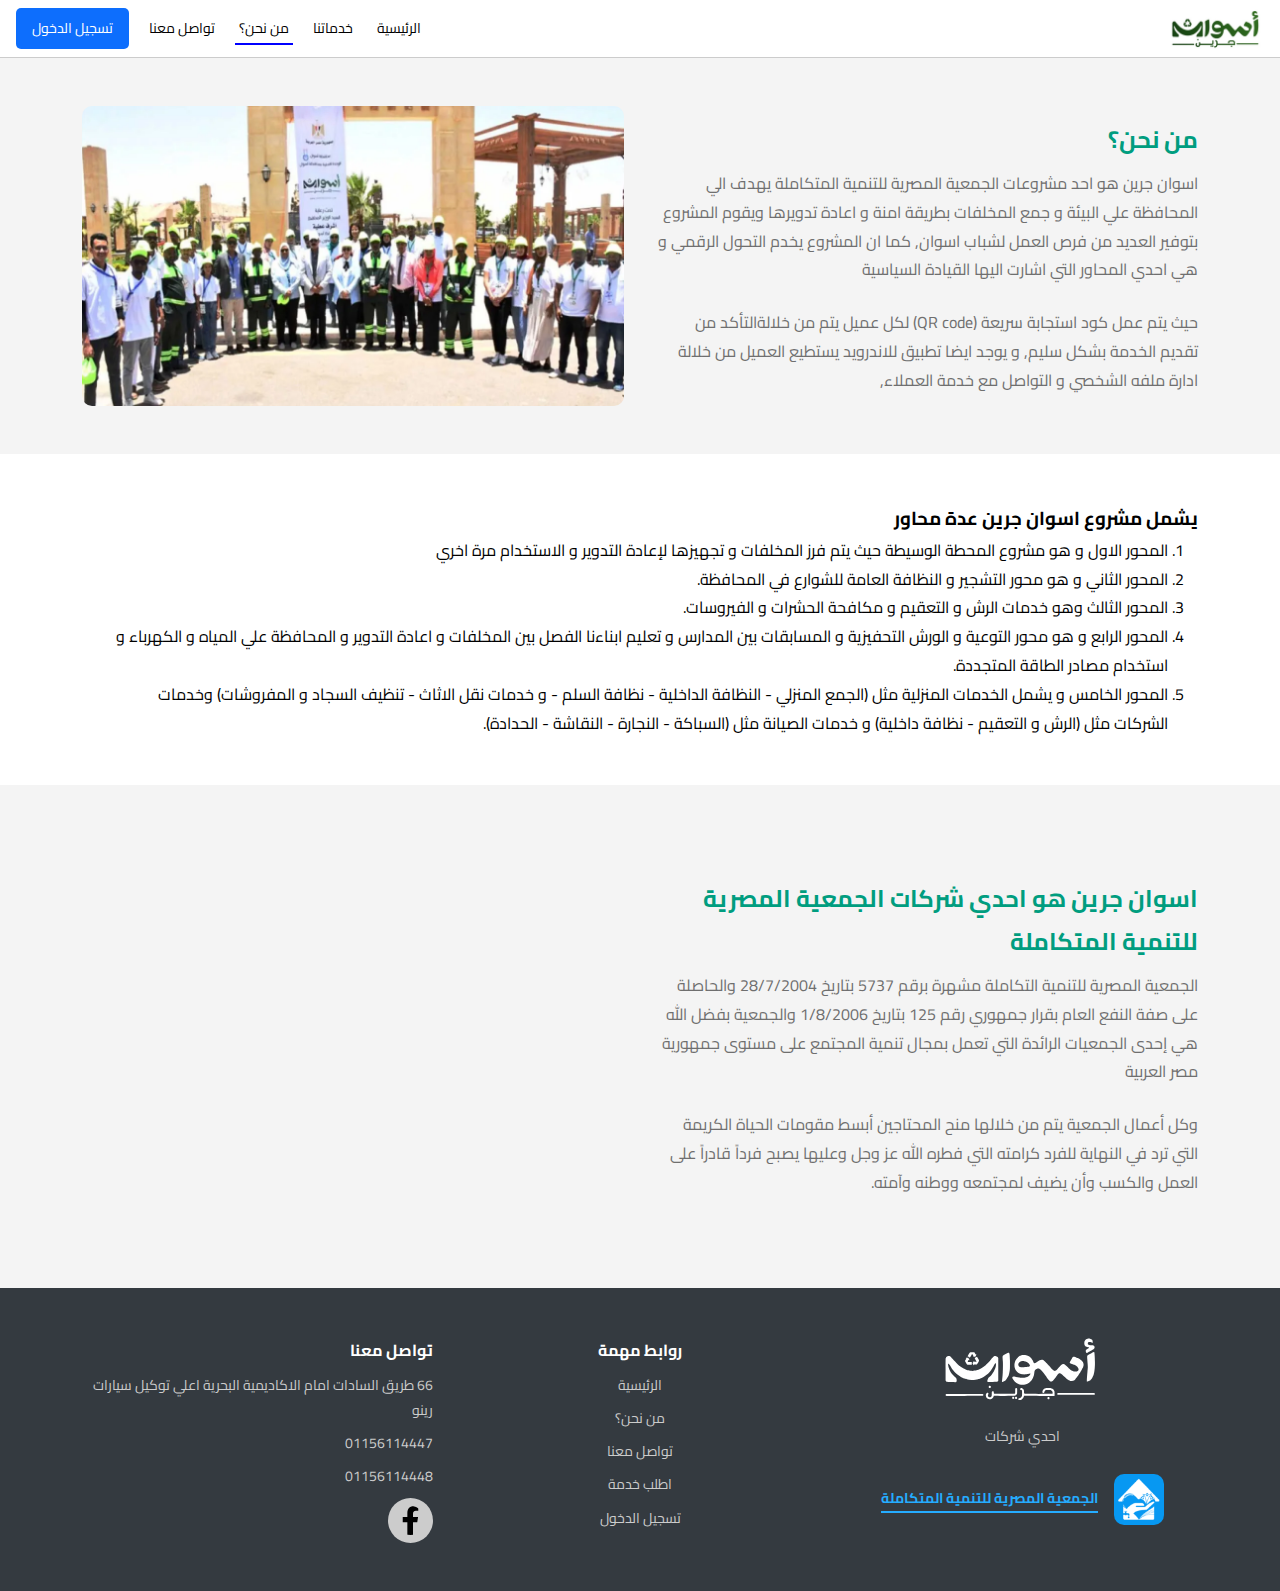
==== about-us.html @ b1e2aa33 "first version" ====
<!DOCTYPE html>
<html lang="en" dir="rtl">
  <head>
    <meta charset="UTF-8" />
    <meta http-equiv="X-UA-Compatible" content="IE=edge" />
    <meta name="viewport" content="width=device-width, initial-scale=1.0" />
    <meta
      name="description"
      content="يهدف مشروع اسوان جرين للحفاظ علي البيئة و توفير مئات فرص العمل لشباب اسوان"
    />
    <title>اسوان جرين | من نحن</title>

    <link rel="stylesheet" href="./stylesheets/index.css" />
  </head>
  <body>
    <header class="navbar">
      <a href="./index.html">
        <img class="navbar__logo" src="./assets/images/logo.png" alt="logo" />
      </a>
      <button class="nav-toggler" aria-label="toggle nav">
        <svg
          class="nav-toggler__icon"
          xmlns="http://www.w3.org/2000/svg"
          viewBox="0 0 24 24"
        >
          <path d="M0 0h24v24H0z" fill="none" />
          <path d="M3 18h18v-2H3v2zm0-5h18v-2H3v2zm0-7v2h18V6H3z" />
        </svg>
      </button>
      <nav class="navbar__nav">
        <button class="nav__close" aria-label="close nav">
          <svg
            xmlns="http://www.w3.org/2000/svg"
            height="24px"
            viewBox="0 0 24 24"
          >
            <path d="M0 0h24v24H0z" fill="none" />
            <path
              d="M19 6.41L17.59 5 12 10.59 6.41 5 5 6.41 10.59 12 5 17.59 6.41 19 12 13.41 17.59 19 19 17.59 13.41 12z"
            />
          </svg>
        </button>
        <section class="nav__body">
          <a class="navbar__link" href="./index.html">الرئيسية</a>
          <a class="navbar__link" href="./our-services.html">خدماتنا</a>
          <a class="navbar__link active" href="./about-us.html">من نحن؟</a>
          <a class="navbar__link" href="./contact-us.html">تواصل معنا</a>
          <a class="btn btn--blue" href="./login">تسجيل الدخول</a>
        </section>
      </nav>
    </header>

    <main>
      <section class="section section--grey">
        <div class="container section__grid align-start">
          <section>
            <h3 class="section-title">من نحن؟</h3>
            <section class="paragraph-section mt-3">
              <p>
                اسوان جرين هو احد مشروعات الجمعية المصرية للتنمية المتكاملة يهدف
                الي المحافظة علي البيئة و جمع المخلفات بطريقة امنة و اعادة
                تدويرها ويقوم المشروع بتوفير العديد من فرص العمل لشباب اسوان,
                كما ان المشروع يخدم التحول الرقمي و هي احدي المحاور التي اشارت
                اليها القيادة السياسية
              </p>
              <p>
                حيث يتم عمل كود استجابة سريعة (QR code) لكل عميل يتم من
                خلالةالتأكد من تقديم الخدمة بشكل سليم, و يوجد ايضا تطبيق
                للاندرويد يستطيع العميل من خلالة ادارة ملفه الشخصي و التواصل مع
                خدمة العملاء,
              </p>
            </section>
          </section>
          <img
            class="about-us__img"
            src="./assets/images/about-us.webp"
            alt="صورة لفريق اسوان جرين"
          />
        </div>
      </section>

      <section class="section">
        <div class="container">
          <h3>يشمل مشروع اسوان جرين عدة محاور</h3>
          <ol>
            <li>
              المحور الاول و هو مشروع المحطة الوسيطة حيث يتم فرز المخلفات و
              تجهيزها لإعادة التدوير و الاستخدام مرة اخري
            </li>
            <li>
              المحور الثاني و هو محور التشجير و النظافة العامة للشوارع في
              المحافظة.
            </li>
            <li>
              المحور الثالث وهو خدمات الرش و التعقيم و مكافحة الحشرات و
              الفيروسات.
            </li>
            <li>
              المحور الرابع و هو محور التوعية و الورش التحفيزية و المسابقات بين
              المدارس و تعليم ابناءنا الفصل بين المخلفات و اعادة التدوير و
              المحافظة علي المياه و الكهرباء و استخدام مصادر الطاقة المتجددة.
            </li>
            <li>
              المحور الخامس و يشمل الخدمات المنزلية مثل (الجمع المنزلي - النظافة
              الداخلية - نظافة السلم - و خدمات نقل الاثاث - تنظيف السجاد و
              المفروشات) وخدمات الشركات مثل (الرش و التعقيم - نظافة داخلية) و
              خدمات الصيانة مثل (السباكة - النجارة - النقاشة - الحدادة).
            </li>
          </ol>
        </div>
      </section>

      <section class="section section--grey">
        <div class="container section__grid">
          <section>
            <h3 class="section-title">
              اسوان جرين هو احدي شركات الجمعية المصرية للتنمية المتكاملة
            </h3>
            <section class="mt-3 paragraph-section">
              <p>
                الجمعية المصرية للتنمية التكاملة مشهرة برقم 5737 بتاريخ
                28/7/2004 والحاصلة على صفة النفع العام بقرار جمهوري رقم 125
                بتاريخ 1/8/2006 والجمعية بفضل الله هي إحدى الجمعيات الرائدة التي
                تعمل بمجال تنمية المجتمع على مستوى جمهورية مصر العربية
              </p>

              <p>
                وكل أعمال الجمعية يتم من خلالها منح المحتاجين أبسط مقومات الحياة
                الكريمة التي ترد في النهاية للفرد كرامته التي فطره الله عز وجل
                وعليها يصبح فرداً قادراً على العمل والكسب وأن يضيف لمجتمعه ووطنه
                وآمته.
              </p>
            </section>
          </section>
          <div style="padding: 75% 0 0 0; position: relative">
            <iframe
              id="videoFrame"
              src="https://player.vimeo.com/video/757247044?h=1c46ad4980&amp;badge=0&amp;autopause=0&amp;player_id=0&amp;app_id=58479"
              frameborder="0"
              allow="autoplay; fullscreen; picture-in-picture"
              allowfullscreen
              style="
                position: absolute;
                top: 0;
                left: 0;
                width: 100%;
                height: 100%;
              "
              title="WhatsApp Video 2022-10-05 at 6.02.24 PM.mp4"
            ></iframe>
          </div>
          <script defer src="https://player.vimeo.com/api/player.js"></script>
        </div>
      </section>
    </main>

    <footer class="section footer">
      <div class="footer__section container">
        <section class="footer__column text-center">
          <a href="./index.html" class="">
            <img
              class="logo"
              src="./assets/images/logo.svg"
              alt="لوجو الموقع"
            />
          </a>
          <p>احدي شركات</p>
          <a class="association" href="https://www.es4id.com/">
            <img
              class="association-logo--sm"
              src="./assets/images/association-logo.png"
              alt="association logo"
            />
            <h4 class="association-link footer__association-link">
              الجمعية المصرية للتنمية المتكاملة
            </h4>
          </a>
        </section>
        <section class="footer__column footer__sitemap">
          <h4 class="footer__title">روابط مهمة</h4>
          <a class="sitemap__item" href="./index.html">الرئيسية</a>
          <a class="sitemap__item" href="./about-us.html">من نحن؟</a>
          <a class="sitemap__item" href="./contact-us.html">تواصل معنا</a>
          <a class="sitemap__item" href="./our-services.html">اطلب خدمة</a>
          <a class="sitemap__item" href="./login">تسجيل الدخول</a>
        </section>
        <section class="footer__column">
          <h4 class="footer__title">تواصل معنا</h4>

          <p>66 طريق السادات امام الاكاديمية البحرية اعلي توكيل سيارات رينو</p>
          <p>01156114447</p>
          <p>01156114448</p>
          <section class="flex gap-3">
            <a href="https://web.facebook.com/es4id" aria-label="صفحة الفيسبوك"
              ><img
                class="footer__social-icon"
                alt="صفحة الفيسبوك"
                src="./assets/icons/facebook-f.svg"
            /></a>
          </section>
        </section>
      </div>
    </footer>

    <script defer src="./scripts/global.js"></script>
  </body>
</html>
---- stylesheets/index.css ----
/*! normalize.css v8.0.1 | MIT License | github.com/necolas/normalize.css */html{line-height:1.15;-webkit-text-size-adjust:100%}body{margin:0}main{display:block}h1{font-size:2em;margin:0.67em 0}hr{-webkit-box-sizing:content-box;box-sizing:content-box;height:0;overflow:visible}pre{font-family:monospace,monospace;font-size:1em}a{background-color:transparent}abbr[title]{border-bottom:none;text-decoration:underline;-webkit-text-decoration:underline dotted;text-decoration:underline dotted}b,strong{font-weight:bolder}code,kbd,samp{font-family:monospace,monospace;font-size:1em}small{font-size:80%}sub,sup{font-size:75%;line-height:0;position:relative;vertical-align:baseline}sub{bottom:-0.25em}sup{top:-0.5em}img{border-style:none}button,input,optgroup,select,textarea{font-family:inherit;font-size:100%;line-height:1.15;margin:0}button,input{overflow:visible}button,select{text-transform:none}[type=button],[type=reset],[type=submit],button{-webkit-appearance:button}[type=button]::-moz-focus-inner,[type=reset]::-moz-focus-inner,[type=submit]::-moz-focus-inner,button::-moz-focus-inner{border-style:none;padding:0}[type=button]:-moz-focusring,[type=reset]:-moz-focusring,[type=submit]:-moz-focusring,button:-moz-focusring{outline:1px dotted ButtonText}fieldset{padding:0.35em 0.75em 0.625em}legend{-webkit-box-sizing:border-box;box-sizing:border-box;color:inherit;display:table;max-width:100%;padding:0;white-space:normal}progress{vertical-align:baseline}textarea{overflow:auto}[type=checkbox],[type=radio]{-webkit-box-sizing:border-box;box-sizing:border-box;padding:0}[type=number]::-webkit-inner-spin-button,[type=number]::-webkit-outer-spin-button{height:auto}[type=search]{-webkit-appearance:textfield;outline-offset:-2px}[type=search]::-webkit-search-decoration{-webkit-appearance:none}::-webkit-file-upload-button{-webkit-appearance:button;font:inherit}details{display:block}summary{display:list-item}template{display:none}[hidden]{display:none}@font-face{font-family:"Cairo";src:url("../../assets/fonts/Cairo-Regular.ttf");font-weight:400;font-display:swap}@font-face{font-family:"Cairo";src:url("../../assets/fonts/Cairo-Medium.ttf");font-weight:500;font-display:swap}@font-face{font-family:"Cairo";src:url("../../assets/fonts/Cairo-Bold.ttf");font-weight:700;font-display:swap}:root{--s1:0.25rem;--s2:0.5rem;--s3:1rem;--s4:1.5rem;--s5:2rem;--s6:3rem;--bRadius1:5px;--bRadius2:10px;--fs1:12px;--fs2:14px;--fs3:16px;--fs4:20px;--fs5:24px;--fs6:32px;--borderColor:#d9d9d9;--lineColor:#e8e8e8;--secondary:#767676;--grey-100:#f4f4f4;--grey-200:#e8e8e8;--grey-400:#bbb;--light-green:#00b894;--green:#2f6a20;--green-disabled:#80dbc9;--warning:#ffc107;--red:#dc3545;--blue:#0d6efd;--blue-disabled:#81b2f9;--purple:#6c5ce7;--light-blue:#ddebff;--foreground:#fff;--dark:#343a40;--box-shadow1:rgba(50,50,93,0.25) 0px 2px 5px -1px,rgba(0,0,0,0.3) 0px 1px 3px -1px}*{padding:0;margin:0;-webkit-box-sizing:border-box;box-sizing:border-box;font-family:"Cairo",sans-serif;scroll-behavior:smooth}html{line-height:1.8}body{background-color:#f5f5f5}input,select,textarea{padding:var(--s2);font-size:var(--fs3);border:1px solid var(--borderColor);border-radius:var(--bRadius1);resize:none;color:inherit}select{padding:0}select:focus-visible{outline:none}button{border:none;background-color:inherit}button:focus,input:focus{outline:none;-webkit-box-shadow:rgba(3,214,107,0.3) 0px 0px 0px 2px;box-shadow:rgba(3,214,107,0.3) 0px 0px 0px 2px}button:not(:disabled){cursor:pointer}a{display:inline-block;color:inherit;text-decoration:none}ul{list-style:none}ol{padding-left:30px;padding-right:30px}svg{vertical-align:middle;pointer-events:none}img{vertical-align:bottom;width:100%;height:100%;-o-object-fit:cover;object-fit:cover}.navbar{display:-webkit-box;display:-ms-flexbox;display:flex;-webkit-box-pack:justify;-ms-flex-pack:justify;justify-content:space-between;-webkit-box-align:center;-ms-flex-align:center;align-items:center;padding:var(--s2) var(--s3);border-bottom:1px solid #ccc;background-color:#fff;font-size:var(--fs2)}.navbar__logo{width:96px;height:40px;vertical-align:bottom}.nav-toggler{display:none;width:36px}.nav__body{display:-webkit-box;display:-ms-flexbox;display:flex;-webkit-box-align:center;-ms-flex-align:center;align-items:center;gap:var(--s3)}.nav__close{display:none;width:100%;text-align:left}.navbar__link{position:relative;padding:var(--s1)}.navbar__link:after{content:"";position:absolute;bottom:0;right:0;width:0;height:2px;background-color:blue;-webkit-transition:all 0.35s;transition:all 0.35s}.navbar__link.active:after,.navbar__link:hover:after{width:100%}@media (max-width:767px){.nav-toggler{display:block}}.btn{padding:var(--s2) var(--s3);border-radius:var(--bRadius1)}.btn--sm{padding:var(--s1) var(--s2);border-radius:var(--bRadius1);font-size:var(--fs2)}.btn--secondary{background-color:var(--grey-200);color:var(--secondary)}.btn--light-green{background-color:var(--light-green);color:#fff}.btn--green{background-color:var(--green);color:#fff}.btn--green.btn--loading{opacity:0.5}.btn--green-disabled{background-color:var(--green-disabled)}.btn--blue{background-color:var(--blue);color:#fff}.btn--blue-disabled{background-color:var(--blue-disabled);color:#fff}.btn-underlined--blue{border-bottom:2px solid var(--blue);color:var(--blue)}.btn--link{color:var(--blue)}.btn-link--sec{color:var(--secondary);padding-bottom:var(--s2)}.container,.container-fluid,.container-lg,.container-md,.container-sm,.container-xl,.container-xxl{width:100%;padding-right:var(--bs-gutter-x,0.75rem);padding-left:var(--bs-gutter-x,0.75rem);margin-right:auto;margin-left:auto}@media (min-width:576px){.container,.container-sm{max-width:540px}}@media (min-width:768px){.container,.container-md,.container-sm{max-width:720px}}@media (min-width:992px){.container,.container-lg,.container-md,.container-sm{max-width:960px}}@media (min-width:1200px){.container,.container-lg,.container-md,.container-sm,.container-xl{max-width:1140px}}@media (min-width:1400px){.container,.container-lg,.container-md,.container-sm,.container-xl,.container-xxl{max-width:1320px}}.card{overflow:hidden;border-radius:var(--bRadius1);background-color:#fff;text-align:right}.card__img-holder{position:relative;height:200px}.card__img{position:absolute;width:100%;height:100%}.card__img-caption{position:absolute;bottom:0;left:0;width:100%;padding:var(--s2) var(--s3);background-color:rgba(0,0,0,0.4);color:#fff;font-size:var(--fs3);font-weight:500}.card__body{display:-webkit-box;display:-ms-flexbox;display:flex;-webkit-box-orient:vertical;-webkit-box-direction:normal;-ms-flex-direction:column;flex-direction:column;-webkit-box-pack:justify;-ms-flex-pack:justify;justify-content:space-between;-webkit-box-align:start;-ms-flex-align:start;align-items:flex-start;row-gap:var(--s2);padding:var(--s3)}.card__text{color:var(--secondary);font-size:var(--fs3)}.overlay{position:absolute;top:0;left:0;z-index:5;width:100%;height:100%;background-color:rgba(0,0,0,0.4)}.form{display:-webkit-box;display:-ms-flexbox;display:flex;-webkit-box-orient:vertical;-webkit-box-direction:normal;-ms-flex-direction:column;flex-direction:column;-webkit-box-align:start;-ms-flex-align:start;align-items:flex-start;row-gap:var(--s3);z-index:2;max-width:400px;padding:var(--s3);border-radius:var(--bRadius1);margin:auto;background-color:#fff}.form__img{width:120px;height:50px}.form__group--inline{display:-webkit-box;display:-ms-flexbox;display:flex;-webkit-box-align:start;-ms-flex-align:start;align-items:flex-start;gap:var(--s2);width:100%}.form__group{display:-webkit-box;display:-ms-flexbox;display:flex;-webkit-box-orient:vertical;-webkit-box-direction:normal;-ms-flex-direction:column;flex-direction:column;row-gap:var(--s2);width:100%;min-width:100px}.form__link{color:var(--secondary);font-size:var(--fs2)}.form__label{color:var(--secondary);font-size:var(--fs3)}.form__validation-msg{display:none;color:var(--red);font-size:var(--fs1)}input[data-invalid=true]~.form__validation-msg{display:block}.contact-us__form{display:-webkit-box;display:-ms-flexbox;display:flex;-webkit-box-orient:vertical;-webkit-box-direction:normal;-ms-flex-direction:column;flex-direction:column;row-gap:var(--s3);max-width:400px;padding:var(--s3);border-radius:var(--bRadius1)}.link{color:var(--blue)}.link:hover{text-decoration:underline}.fs-1{font-size:var(--fs1)}.gap-1{gap:var(--s1)}.mt-1{margin-top:var(--s1)}.fs-2{font-size:var(--fs2)}.gap-2{gap:var(--s2)}.mt-2{margin-top:var(--s2)}.fs-3{font-size:var(--fs3)}.gap-3{gap:var(--s3)}.mt-3{margin-top:var(--s3)}.fs-4{font-size:var(--fs4)}.gap-4{gap:var(--s4)}.mt-4{margin-top:var(--s4)}.fs-5{font-size:var(--fs5)}.gap-5{gap:var(--s5)}.mt-5{margin-top:var(--s5)}.fs-6{font-size:var(--fs6)}.gap-6{gap:var(--s6)}.mt-6{margin-top:var(--s6)}.small{font-size:var(--fs2)}.hidden{display:none}.text--secondary{color:var(--secondary)}.flex{display:-webkit-box;display:-ms-flexbox;display:flex}.justify-center{-webkit-box-pack:center;-ms-flex-pack:center;justify-content:center}.align-start{-webkit-box-align:start;-ms-flex-align:start;align-items:flex-start}.align-center{-webkit-box-align:center;-ms-flex-align:center;align-items:center}.text-center{text-align:center}.w-50{width:50%}.c-blue{color:var(--blue)}.c-light-green{color:var(--light-green)}.c-purple{color:var(--purple)}.splide__arrow{font-size:24px}.splide__pagination{position:absolute;bottom:24px;left:0;width:100%}.splide__pagination__page{width:24px;height:6px;border-radius:0;margin:4px;background-color:#938d87}.splide__pagination__page.is-active{-webkit-transform:none;transform:none;background-color:#fff}.hero-carousel__item{height:calc(100vh - 58px);background-size:cover}.splide__slide:first-of-type .hero-carousel__item{background-image:url("../assets/images/hero-image-1.webp")}.splide__slide:nth-of-type(2) .hero-carousel__item{background-image:url("../assets/images/hero-image-2.webp")}.splide__slide:nth-of-type(3) .hero-carousel__item{background-image:url("../assets/images/hero-image-3.webp")}.preloader{position:fixed;top:0;left:0;z-index:3;display:-webkit-box;display:-ms-flexbox;display:flex;-webkit-box-orient:vertical;-webkit-box-direction:normal;-ms-flex-direction:column;flex-direction:column;-webkit-box-pack:center;-ms-flex-pack:center;justify-content:center;-webkit-box-align:center;-ms-flex-align:center;align-items:center;width:100%;height:100%;background-color:#fff}.preloader__img{width:160px;height:80px}.spinner{display:block;width:24px;height:24px;border-width:2px;border-style:solid;border-color:var(--green) transparent;border-radius:50%;margin-top:var(--s3);-webkit-animation:spin 1s infinite linear;animation:spin 1s infinite linear}@-webkit-keyframes spin{0%{-webkit-transform:rotate(0);transform:rotate(0)}to{-webkit-transform:rotate(360deg);transform:rotate(360deg)}}@keyframes spin{0%{-webkit-transform:rotate(0);transform:rotate(0)}to{-webkit-transform:rotate(360deg);transform:rotate(360deg)}}.hero-carousel__caption{position:absolute;top:50%;left:50%;-webkit-transform:translate(-50%,-50%);transform:translate(-50%,-50%);display:-webkit-box;display:-ms-flexbox;display:flex;-webkit-box-orient:vertical;-webkit-box-direction:normal;-ms-flex-direction:column;flex-direction:column;-webkit-box-align:center;-ms-flex-align:center;align-items:center;gap:var(--s3);z-index:10;width:500px;max-width:90%;padding:var(--s3);border-radius:var(--bRadius2);background-color:rgba(0,0,0,0.6);color:#fff;font-size:var(--fs3);text-align:center}.section{padding-top:var(--s6);padding-bottom:var(--s6);background-color:#fff;font-size:var(--fs3)}.section__grid{display:-ms-grid;display:grid;-ms-grid-columns:1fr var(--s5) 1fr;grid-template-columns:repeat(2,1fr);-webkit-box-align:center;-ms-flex-align:center;align-items:center;gap:var(--s5)}.section--grey{background-color:var(--grey-100);color:#6f6f6f}.section-title{font-size:var(--fs5);color:#009d7f}.paragraph-section{display:-webkit-box;display:-ms-flexbox;display:flex;-webkit-box-orient:vertical;-webkit-box-direction:normal;-ms-flex-direction:column;flex-direction:column;gap:var(--s4);margin-top:var(--s2)}.company-owner{display:-webkit-box;display:-ms-flexbox;display:flex;-webkit-box-pack:center;-ms-flex-pack:center;justify-content:center;-webkit-box-orient:vertical;-webkit-box-direction:normal;-ms-flex-direction:column;flex-direction:column;-webkit-box-align:center;-ms-flex-align:center;align-items:center;gap:var(--s3);font-size:var(--fs4)}.association{display:-webkit-box;display:-ms-flexbox;display:flex;-webkit-box-align:center;-ms-flex-align:center;align-items:center;margin:auto}.association-logo{width:100px;height:100px;padding:var(--s2);border-radius:var(--bRadius2);background-color:#0798f2;-o-object-fit:cover;object-fit:cover}.association-link{display:inline-block;margin-right:var(--s3);border-bottom:2px solid #0073ba;color:#0073ba}.about-us__images{display:-webkit-box;display:-ms-flexbox;display:flex;gap:var(--s3)}.about-us__img{display:block;height:300px;-o-object-fit:cover;object-fit:cover;border-radius:var(--bRadius2);background-color:var(--grey-100)}.our-vision__image{height:300px;border-radius:var(--bRadius2);background-color:#ccc}.our-services{display:-ms-grid;display:grid;grid-template-columns:repeat(auto-fill,minmax(270px,1fr));-webkit-box-align:start;-ms-flex-align:start;align-items:flex-start;gap:var(--s3)}.stats-section{text-align:center;background-color:var(--dark);color:var(--grey-400)}.stats__body{display:-webkit-box;display:-ms-flexbox;display:flex;-webkit-box-pack:center;-ms-flex-pack:center;justify-content:center;-ms-flex-wrap:wrap;flex-wrap:wrap;gap:7rem}.stats__number{font-size:2.5rem}.our-activities__item{position:relative;overflow:hidden;height:200px;border-radius:var(--bRadius2);background-color:#ccc}.our-activities__caption{position:absolute;bottom:0;left:0;z-index:10;width:100%;padding:var(--s2);color:#fff;text-align:right}.our-activities__slider .splide__track{padding-left:30px!important}.our-news{display:-ms-grid;display:grid;grid-template-columns:repeat(auto-fill,minmax(280px,1fr));-webkit-box-pack:center;-ms-flex-pack:center;justify-content:center;gap:var(--s3);margin-top:var(--s3);text-align:right}.our-news__img{height:200px;border-radius:var(--bRadius2)}.our-news__body{padding:var(--s2)}.our-news__title{padding-top:var(--s2);padding-bottom:var(--s2);color:#000;font-weight:bold}.our-news__text{font-size:var(--fs2)}.footer{background-color:var(--dark);color:#ccc;font-size:var(--fs2)}.footer__title{color:#fff;font-size:var(--fs3)}.footer__section{display:-ms-grid;display:grid;grid-template-columns:repeat(auto-fit,minmax(250px,1fr));gap:2rem}.footer__column{display:-webkit-box;display:-ms-flexbox;display:flex;-webkit-box-orient:vertical;-webkit-box-direction:normal;-ms-flex-direction:column;flex-direction:column;gap:var(--s2)}.footer__association-link{border-bottom:2px solid #25acff;color:#25acff}.footer__sitemap{-webkit-box-align:center;-ms-flex-align:center;align-items:center}.sitemap__item:hover{color:#fff}.footer__social-icon{width:45px;height:45px;padding:var(--s2);border-radius:50%;background-color:#ccc;color:#000}.logo{width:180px;height:80px}.association-logo--sm{width:50px;padding:var(--s1);border-radius:var(--bRadius2);background-color:#0798f2}.contact-us{max-width:400px;margin:auto}.contact-us__info{display:-webkit-box;display:-ms-flexbox;display:flex;-webkit-box-orient:vertical;-webkit-box-direction:normal;-ms-flex-direction:column;flex-direction:column;gap:var(--s3)}.services-holder{display:-ms-grid;display:grid;grid-template-columns:repeat(auto-fill,minmax(200px,1fr));gap:var(--s3)}.services-holder__service{display:block;padding:var(--s3);border-radius:var(--bRadius2);background-color:var(--green);color:#fff;text-align:center}.services-holder__icon{width:65px;height:65px;margin-bottom:var(--s3)}.success-message{max-width:400px;padding:var(--s3);border-radius:var(--bRadius2);margin:auto;background-color:#fff;text-align:center}@media (max-width:992px){.about-us__img,.our-activities__item,.our-vision__image{height:200px}}@media (max-width:767px){:root{--fs3:14px;--fs4:16px;--fs5:20px}.navbar__nav{position:fixed;top:0;left:0;-webkit-transform:translateX(-100%);transform:translateX(-100%);z-index:8;width:300px;max-width:80%;padding:var(--s3);background-color:#fff;-webkit-transition:all 0.5s;transition:all 0.5s}.nav__close{display:block}.nav__body{-webkit-box-orient:vertical;-webkit-box-direction:normal;-ms-flex-direction:column;flex-direction:column;height:100vh}.navbar__nav.active{-webkit-transform:translateX(0);transform:translateX(0)}.navbar__link{width:100%}.section{padding-top:var(--s3);padding-bottom:var(--s3)}.section__grid{-ms-grid-columns:1fr;grid-template-columns:1fr;gap:var(--s5)}.association{font-size:var(--fs2)}.association-logo{width:58px;height:58px}.association-link{margin-right:var(--s2);font-size:var(--fs2)}.about-us__images{gap:var(--s2)}.our-services{-ms-flex-wrap:wrap;flex-wrap:wrap}.stats__body{-webkit-box-orient:vertical;-webkit-box-direction:normal;-ms-flex-direction:column;flex-direction:column;gap:3rem}.stats__number{font-size:30px}.our-activities__slider .splide__track,.our-news__slider .splide__track{padding-left:20px!important}.about-us__img,.our-activities__item,.our-vision__image{height:200px}.footer__section{-webkit-box-align:center;-ms-flex-align:center;align-items:center;-webkit-box-orient:vertical;-webkit-box-direction:normal;-ms-flex-direction:column;flex-direction:column;gap:2rem;text-align:center}.footer__column{-webkit-box-align:center;-ms-flex-align:center;align-items:center}}@media (max-width:576px){.about-us__img,.our-activities__item,.our-news__img,.our-vision__image{height:180px}}
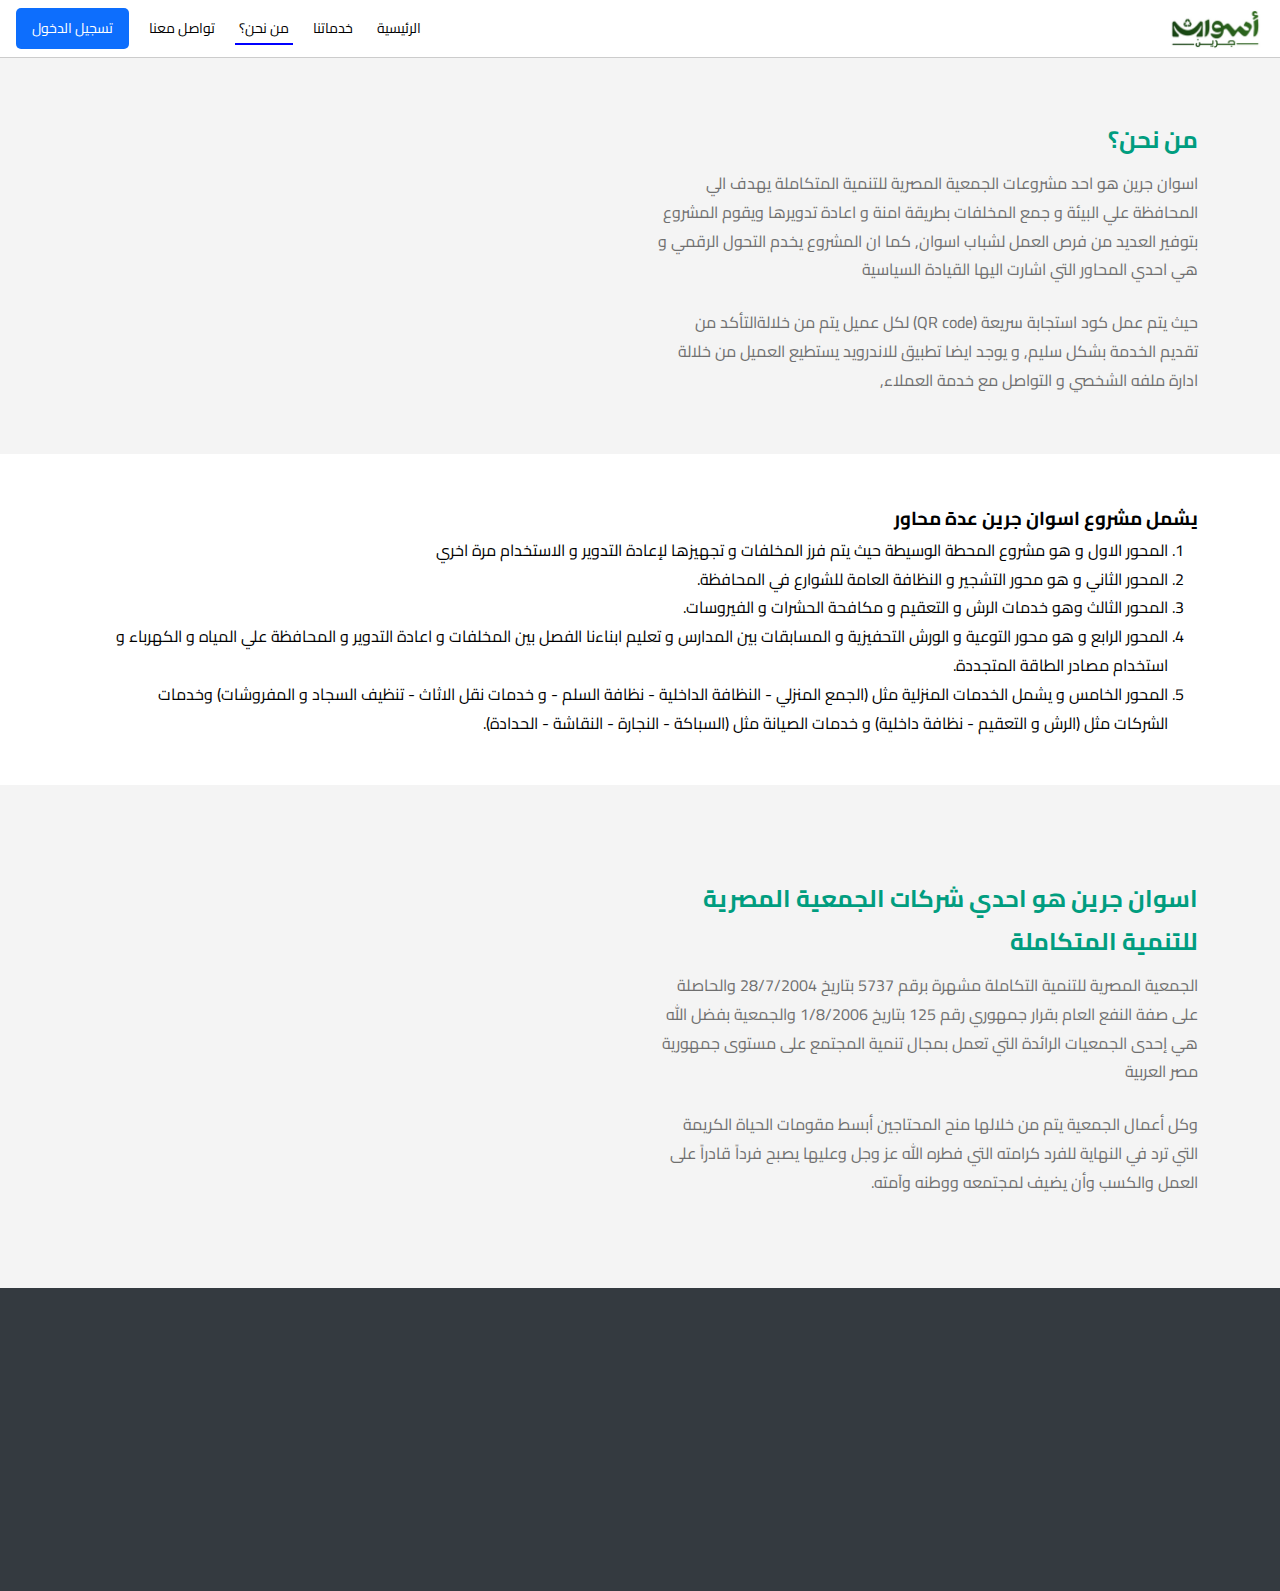
==== commit 4205a628: "added animations to index.html" ====
--- a/about-us.html
+++ b/about-us.html
@@ -10,12 +10,16 @@
     />
     <title>اسوان جرين | من نحن</title>
 
-    <link rel="stylesheet" href="./stylesheets/index.css" />
+    <link rel="stylesheet" href="./static/stylesheets/index.css" />
   </head>
   <body>
     <header class="navbar">
       <a href="./index.html">
-        <img class="navbar__logo" src="./assets/images/logo.png" alt="logo" />
+        <img
+          class="navbar__logo"
+          src="./static/assets/images/logo.webp"
+          alt="logo"
+        />
       </a>
       <button class="nav-toggler" aria-label="toggle nav">
         <svg
@@ -73,7 +77,7 @@
           </section>
           <img
             class="about-us__img"
-            src="./assets/images/about-us.webp"
+            src="./static/assets/images/about-us.webp"
             alt="صورة لفريق اسوان جرين"
           />
         </div>
@@ -160,7 +164,7 @@
           <a href="./index.html" class="">
             <img
               class="logo"
-              src="./assets/images/logo.svg"
+              src="./static/assets/images/logo.svg"
               alt="لوجو الموقع"
             />
           </a>
@@ -168,7 +172,7 @@
           <a class="association" href="https://www.es4id.com/">
             <img
               class="association-logo--sm"
-              src="./assets/images/association-logo.png"
+              src="./static/assets/images/association-logo.png"
               alt="association logo"
             />
             <h4 class="association-link footer__association-link">
@@ -195,13 +199,13 @@
               ><img
                 class="footer__social-icon"
                 alt="صفحة الفيسبوك"
-                src="./assets/icons/facebook-f.svg"
+                src="./static/assets/icons/facebook-f.svg"
             /></a>
           </section>
         </section>
       </div>
     </footer>
 
-    <script defer src="./scripts/global.js"></script>
+    <script defer src="./static/scripts/global.js"></script>
   </body>
 </html>
--- a/static/stylesheets/index.css
+++ b/static/stylesheets/index.css
@@ -0,0 +1 @@
+/*! normalize.css v8.0.1 | MIT License | github.com/necolas/normalize.css */html{line-height:1.15;-webkit-text-size-adjust:100%}body{margin:0}main{display:block}h1{font-size:2em;margin:0.67em 0}hr{-webkit-box-sizing:content-box;box-sizing:content-box;height:0;overflow:visible}pre{font-family:monospace,monospace;font-size:1em}a{background-color:transparent}abbr[title]{border-bottom:none;text-decoration:underline;-webkit-text-decoration:underline dotted;text-decoration:underline dotted}b,strong{font-weight:bolder}code,kbd,samp{font-family:monospace,monospace;font-size:1em}small{font-size:80%}sub,sup{font-size:75%;line-height:0;position:relative;vertical-align:baseline}sub{bottom:-0.25em}sup{top:-0.5em}img{border-style:none}button,input,optgroup,select,textarea{font-family:inherit;font-size:100%;line-height:1.15;margin:0}button,input{overflow:visible}button,select{text-transform:none}[type=button],[type=reset],[type=submit],button{-webkit-appearance:button}[type=button]::-moz-focus-inner,[type=reset]::-moz-focus-inner,[type=submit]::-moz-focus-inner,button::-moz-focus-inner{border-style:none;padding:0}[type=button]:-moz-focusring,[type=reset]:-moz-focusring,[type=submit]:-moz-focusring,button:-moz-focusring{outline:1px dotted ButtonText}fieldset{padding:0.35em 0.75em 0.625em}legend{-webkit-box-sizing:border-box;box-sizing:border-box;color:inherit;display:table;max-width:100%;padding:0;white-space:normal}progress{vertical-align:baseline}textarea{overflow:auto}[type=checkbox],[type=radio]{-webkit-box-sizing:border-box;box-sizing:border-box;padding:0}[type=number]::-webkit-inner-spin-button,[type=number]::-webkit-outer-spin-button{height:auto}[type=search]{-webkit-appearance:textfield;outline-offset:-2px}[type=search]::-webkit-search-decoration{-webkit-appearance:none}::-webkit-file-upload-button{-webkit-appearance:button;font:inherit}details{display:block}summary{display:list-item}template{display:none}[hidden]{display:none}@font-face{font-family:"Cairo";src:url("../assets/fonts/Cairo-Regular.ttf");font-weight:400;font-display:swap}@font-face{font-family:"Cairo";src:url("../assets/fonts/Cairo-Medium.ttf");font-weight:500;font-display:swap}@font-face{font-family:"Cairo";src:url("../assets/fonts/Cairo-Bold.ttf");font-weight:700;font-display:swap}:root{--s1:0.25rem;--s2:0.5rem;--s3:1rem;--s4:1.5rem;--s5:2rem;--s6:3rem;--bRadius1:5px;--bRadius2:10px;--fs1:12px;--fs2:14px;--fs3:16px;--fs4:20px;--fs5:24px;--fs6:32px;--borderColor:#d9d9d9;--lineColor:#e8e8e8;--secondary:#767676;--grey-100:#f4f4f4;--grey-200:#e8e8e8;--grey-400:#bbb;--light-green:#00b894;--green:#2f6a20;--green-disabled:#80dbc9;--warning:#ffc107;--red:#dc3545;--blue:#0d6efd;--blue-disabled:#81b2f9;--purple:#6c5ce7;--light-blue:#ddebff;--foreground:#fff;--dark:#343a40;--box-shadow1:rgba(50,50,93,0.25) 0px 2px 5px -1px,rgba(0,0,0,0.3) 0px 1px 3px -1px}*{padding:0;margin:0;-webkit-box-sizing:border-box;box-sizing:border-box;font-family:"Cairo",sans-serif;scroll-behavior:smooth}html{line-height:1.8}body{background-color:#f5f5f5}input,select,textarea{padding:var(--s2);font-size:var(--fs3);border:1px solid var(--borderColor);border-radius:var(--bRadius1);resize:none;color:inherit}select{padding:0}select:focus-visible{outline:none}button{border:none;background-color:inherit}button:focus,input:focus{outline:none;-webkit-box-shadow:rgba(3,214,107,0.3) 0px 0px 0px 2px;box-shadow:rgba(3,214,107,0.3) 0px 0px 0px 2px}button:not(:disabled){cursor:pointer}a{display:inline-block;color:inherit;text-decoration:none}ul{list-style:none}ol{padding-left:30px;padding-right:30px}svg{vertical-align:middle;pointer-events:none}img{vertical-align:bottom;width:100%;height:100%;-o-object-fit:cover;object-fit:cover}.navbar{display:-webkit-box;display:-ms-flexbox;display:flex;-webkit-box-pack:justify;-ms-flex-pack:justify;justify-content:space-between;-webkit-box-align:center;-ms-flex-align:center;align-items:center;padding:var(--s2) var(--s3);border-bottom:1px solid #ccc;background-color:#fff;font-size:var(--fs2)}.navbar__logo{width:96px;height:40px;vertical-align:bottom}.nav-toggler{display:none;width:36px}.nav__body{display:-webkit-box;display:-ms-flexbox;display:flex;-webkit-box-align:center;-ms-flex-align:center;align-items:center;gap:var(--s3)}.nav__close{display:none;width:100%;text-align:left}.navbar__link{position:relative;padding:var(--s1)}.navbar__link:after{content:"";position:absolute;bottom:0;right:0;width:0;height:2px;background-color:blue;-webkit-transition:all 0.35s;transition:all 0.35s}.navbar__link.active:after,.navbar__link:hover:after{width:100%}@media (max-width:767px){.nav-toggler{display:block}}.btn{padding:var(--s2) var(--s3);border-radius:var(--bRadius1)}.btn--sm{padding:var(--s1) var(--s2);border-radius:var(--bRadius1);font-size:var(--fs2)}.btn--secondary{background-color:var(--grey-200);color:var(--secondary)}.btn--light-green{background-color:var(--light-green);color:#fff}.btn--green{background-color:var(--green);color:#fff}.btn--green.btn--loading{opacity:0.5}.btn--green-disabled{background-color:var(--green-disabled)}.btn--blue{background-color:var(--blue);color:#fff}.btn--blue-disabled{background-color:var(--blue-disabled);color:#fff}.btn-underlined--blue{border-bottom:2px solid var(--blue);color:var(--blue)}.btn--link{color:var(--blue)}.btn-link--sec{color:var(--secondary);padding-bottom:var(--s2)}.container,.container-fluid,.container-lg,.container-md,.container-sm,.container-xl,.container-xxl{width:100%;padding-right:var(--bs-gutter-x,0.75rem);padding-left:var(--bs-gutter-x,0.75rem);margin-right:auto;margin-left:auto}@media (min-width:576px){.container,.container-sm{max-width:540px}}@media (min-width:768px){.container,.container-md,.container-sm{max-width:720px}}@media (min-width:992px){.container,.container-lg,.container-md,.container-sm{max-width:960px}}@media (min-width:1200px){.container,.container-lg,.container-md,.container-sm,.container-xl{max-width:1140px}}@media (min-width:1400px){.container,.container-lg,.container-md,.container-sm,.container-xl,.container-xxl{max-width:1320px}}.card{overflow:hidden;-webkit-transform:translateX(-50%);transform:translateX(-50%);opacity:0;border-radius:var(--bRadius1);background-color:#fff;text-align:right;-webkit-transition:all 0.5s ease-in-out;transition:all 0.5s ease-in-out}.card.show{opacity:1;-webkit-transform:translateX(0);transform:translateX(0)}.card__img-holder{position:relative;height:200px}.card__img{position:absolute;width:100%;height:100%}.card__img-caption{position:absolute;bottom:0;left:0;width:100%;padding:var(--s2) var(--s3);background-color:rgba(0,0,0,0.4);color:#fff;font-size:var(--fs3);font-weight:500}.card__body{display:-webkit-box;display:-ms-flexbox;display:flex;-webkit-box-orient:vertical;-webkit-box-direction:normal;-ms-flex-direction:column;flex-direction:column;-webkit-box-pack:justify;-ms-flex-pack:justify;justify-content:space-between;-webkit-box-align:start;-ms-flex-align:start;align-items:flex-start;row-gap:var(--s2);padding:var(--s3)}.card__text{color:var(--secondary);font-size:var(--fs3)}.overlay{position:absolute;top:0;left:0;z-index:5;width:100%;height:100%;background-color:rgba(0,0,0,0.4)}.form{display:-webkit-box;display:-ms-flexbox;display:flex;-webkit-box-orient:vertical;-webkit-box-direction:normal;-ms-flex-direction:column;flex-direction:column;-webkit-box-align:start;-ms-flex-align:start;align-items:flex-start;row-gap:var(--s3);z-index:2;max-width:400px;padding:var(--s3);border-radius:var(--bRadius1);margin:auto;background-color:#fff}.form__img{width:120px;height:50px}.form__group--inline{display:-webkit-box;display:-ms-flexbox;display:flex;-webkit-box-align:start;-ms-flex-align:start;align-items:flex-start;gap:var(--s2);width:100%}.form__group{display:-webkit-box;display:-ms-flexbox;display:flex;-webkit-box-orient:vertical;-webkit-box-direction:normal;-ms-flex-direction:column;flex-direction:column;row-gap:var(--s2);width:100%;min-width:100px}.form__link{color:var(--secondary);font-size:var(--fs2)}.form__label{color:var(--secondary);font-size:var(--fs3)}.form__validation-msg{display:none;color:var(--red);font-size:var(--fs1)}input[data-invalid=true],textarea[data-invalid=true]{border:1px solid var(--red)}input[data-invalid=true]~.form__validation-msg,textarea[data-invalid=true]~.form__validation-msg{display:block}.contact-us__form{display:-webkit-box;display:-ms-flexbox;display:flex;-webkit-box-orient:vertical;-webkit-box-direction:normal;-ms-flex-direction:column;flex-direction:column;row-gap:var(--s3);max-width:400px;padding:var(--s3);border-radius:var(--bRadius1)}.link{color:var(--blue)}.link:hover{text-decoration:underline}.fs-1{font-size:var(--fs1)}.gap-1{gap:var(--s1)}.mt-1{margin-top:var(--s1)}.fs-2{font-size:var(--fs2)}.gap-2{gap:var(--s2)}.mt-2{margin-top:var(--s2)}.fs-3{font-size:var(--fs3)}.gap-3{gap:var(--s3)}.mt-3{margin-top:var(--s3)}.fs-4{font-size:var(--fs4)}.gap-4{gap:var(--s4)}.mt-4{margin-top:var(--s4)}.fs-5{font-size:var(--fs5)}.gap-5{gap:var(--s5)}.mt-5{margin-top:var(--s5)}.fs-6{font-size:var(--fs6)}.gap-6{gap:var(--s6)}.mt-6{margin-top:var(--s6)}.small{font-size:var(--fs2)}.hidden{display:none}.text--secondary{color:var(--secondary)}.flex{display:-webkit-box;display:-ms-flexbox;display:flex}.justify-center{-webkit-box-pack:center;-ms-flex-pack:center;justify-content:center}.align-start{-webkit-box-align:start;-ms-flex-align:start;align-items:flex-start}.align-center{-webkit-box-align:center;-ms-flex-align:center;align-items:center}.text-center{text-align:center}.w-50{width:50%}.c-blue{color:var(--blue)}.c-light-green{color:var(--light-green)}.c-purple{color:var(--purple)}.splide__arrow{font-size:24px}.splide__pagination{position:absolute;bottom:24px;left:0;width:100%}.splide__pagination__page{width:24px;height:6px;border-radius:0;margin:4px;background-color:#938d87}.splide__pagination__page.is-active{-webkit-transform:none;transform:none;background-color:#fff}.splide__slide:first-of-type .hero-carousel__item{background-image:url("../assets/images/hero-image-1.webp")}.preloader{position:fixed;top:0;left:0;z-index:3;display:-webkit-box;display:-ms-flexbox;display:flex;-webkit-box-orient:vertical;-webkit-box-direction:normal;-ms-flex-direction:column;flex-direction:column;-webkit-box-pack:center;-ms-flex-pack:center;justify-content:center;-webkit-box-align:center;-ms-flex-align:center;align-items:center;width:100%;height:100%;background-color:#fff}.preloader__img{width:160px;height:80px}.spinner{display:block;width:24px;height:24px;border-width:2px;border-style:solid;border-color:var(--green) transparent;border-radius:50%;margin-top:var(--s3);-webkit-animation:spin 1s infinite linear;animation:spin 1s infinite linear}@-webkit-keyframes spin{0%{-webkit-transform:rotate(0);transform:rotate(0)}to{-webkit-transform:rotate(360deg);transform:rotate(360deg)}}@keyframes spin{0%{-webkit-transform:rotate(0);transform:rotate(0)}to{-webkit-transform:rotate(360deg);transform:rotate(360deg)}}.hero-carousel__item{height:calc(100vh - 58px);background-size:cover;background-color:#ccc;color:#fff;font-size:var(--fs3);text-align:center}.hero-carousel__caption{position:absolute;top:50%;left:50%;-webkit-transform:translate(-50%,-40%);transform:translate(-50%,-40%);opacity:0;display:-webkit-box;display:-ms-flexbox;display:flex;-webkit-box-orient:vertical;-webkit-box-direction:normal;-ms-flex-direction:column;flex-direction:column;-webkit-box-align:center;-ms-flex-align:center;align-items:center;gap:var(--s3);z-index:10;width:500px;max-width:90%;padding:var(--s3);border-radius:var(--bRadius2);background-color:rgba(0,0,0,0.6);-webkit-transition:all 0.5s ease-in-out;transition:all 0.5s ease-in-out}.hero-carousel__caption.show{-webkit-transform:translate(-50%,-50%);transform:translate(-50%,-50%);opacity:1}.section{overflow:hidden;padding-top:var(--s6);padding-bottom:var(--s6);background-color:#fff;font-size:var(--fs3)}.section__grid{display:-ms-grid;display:grid;-ms-grid-columns:1fr var(--s5) 1fr;grid-template-columns:repeat(2,1fr);-webkit-box-align:center;-ms-flex-align:center;align-items:center;gap:var(--s5)}.section--grey{background-color:var(--grey-100);color:#6f6f6f}.section-title{font-size:var(--fs5);color:#009d7f}.paragraph-section{display:-webkit-box;display:-ms-flexbox;display:flex;-webkit-box-orient:vertical;-webkit-box-direction:normal;-ms-flex-direction:column;flex-direction:column;gap:var(--s4);margin-top:var(--s2)}.company-owner{display:-webkit-box;display:-ms-flexbox;display:flex;-webkit-box-pack:center;-ms-flex-pack:center;justify-content:center;-webkit-box-orient:vertical;-webkit-box-direction:normal;-ms-flex-direction:column;flex-direction:column;-webkit-box-align:center;-ms-flex-align:center;align-items:center;gap:var(--s3);opacity:0;-webkit-transform:translateY(16px);transform:translateY(16px);font-size:var(--fs4);-webkit-transition:all 0.5s ease-in-out;transition:all 0.5s ease-in-out}.company-owner.show{-webkit-transform:translateY(0);transform:translateY(0);opacity:1}.association{display:-webkit-box;display:-ms-flexbox;display:flex;-webkit-box-align:center;-ms-flex-align:center;align-items:center;margin:auto}.association-logo{width:100px;height:100px;padding:var(--s2);border-radius:var(--bRadius2);background-color:#0798f2;-o-object-fit:cover;object-fit:cover}.association-link{display:inline-block;margin-right:var(--s3);border-bottom:2px solid #0073ba;color:#0073ba}.show .about-us__img,.show .about-us__text{-webkit-transform:translateX(0);transform:translateX(0);opacity:1}.about-us__img{display:block;height:300px;-webkit-transform:translateX(-50%);transform:translateX(-50%);opacity:0;-o-object-fit:cover;object-fit:cover;border-radius:var(--bRadius2);background-color:var(--grey-100);-webkit-transition:all 0.5s ease-in-out;transition:all 0.5s ease-in-out}.about-us__text{-webkit-transform:translateX(50%);transform:translateX(50%);opacity:0;-webkit-transition:all 0.5s ease-in-out;transition:all 0.5s ease-in-out}.our-vision__image{height:300px;-webkit-transform:translateX(50%);transform:translateX(50%);opacity:0;border-radius:var(--bRadius2);background-color:#ccc;-webkit-transition:all 0.5s ease-in-out;transition:all 0.5s ease-in-out}.show .our-vision__image{-webkit-transform:translateX(0);transform:translateX(0);opacity:1}.our-vision__text{-webkit-transform:translateX(-50%);transform:translateX(-50%);opacity:0;-webkit-transition:all 0.5s ease-in-out;transition:all 0.5s ease-in-out}.show .our-vision__text{-webkit-transform:translateX(0);transform:translateX(0);opacity:1}.our-services{display:-ms-grid;display:grid;grid-template-columns:repeat(auto-fill,minmax(270px,1fr));-webkit-box-align:start;-ms-flex-align:start;align-items:flex-start;gap:var(--s3)}.stats-section{text-align:center;background-color:var(--dark);color:var(--grey-400)}.stats__body{display:-webkit-box;display:-ms-flexbox;display:flex;-webkit-box-pack:center;-ms-flex-pack:center;justify-content:center;-ms-flex-wrap:wrap;flex-wrap:wrap;gap:7rem}.stats__number{font-size:2.5rem}.our-activities__slider{-webkit-transform:scale(0.8);transform:scale(0.8);opacity:0;-webkit-transition:all 0.5s ease-in-out;transition:all 0.5s ease-in-out}.show .our-activities__slider{-webkit-transform:scale(1);transform:scale(1);opacity:1}.our-activities__item{position:relative;overflow:hidden;height:200px;border-radius:var(--bRadius2);background-color:#ccc}.our-activities__caption{position:absolute;bottom:0;left:0;z-index:10;width:100%;padding:var(--s2);color:#fff;text-align:right}.our-activities__slider .splide__track{padding-left:30px!important}.our-news{display:-ms-grid;display:grid;grid-template-columns:repeat(auto-fill,minmax(280px,1fr));-webkit-box-pack:center;-ms-flex-pack:center;justify-content:center;gap:var(--s3);margin-top:var(--s3);text-align:right}.our-news__item{-webkit-transform:translateX(-50%);transform:translateX(-50%);opacity:0;-webkit-transition:all 0.5s ease-in-out;transition:all 0.5s ease-in-out}.our-news__item.show{-webkit-transform:translateX(0);transform:translateX(0);opacity:1}.our-news__img{height:200px;border-radius:var(--bRadius2)}.our-news__body{padding:var(--s2)}.our-news__title{padding-top:var(--s2);padding-bottom:var(--s2);color:#000;font-weight:bold}.our-news__text{font-size:var(--fs2)}.footer{background-color:var(--dark);color:#ccc;font-size:var(--fs2)}.footer__title{color:#fff;font-size:var(--fs3)}.footer__section{display:-ms-grid;display:grid;grid-template-columns:repeat(auto-fit,minmax(250px,1fr));gap:2rem}.footer__column{display:-webkit-box;display:-ms-flexbox;display:flex;-webkit-box-orient:vertical;-webkit-box-direction:normal;-ms-flex-direction:column;flex-direction:column;gap:var(--s2);-webkit-transition:all 0.5s ease-in-out;transition:all 0.5s ease-in-out}.footer__column{-webkit-transform:translateX(50%);transform:translateX(50%);opacity:0}.footer__column.show{-webkit-transform:translate(0);transform:translate(0);opacity:1}.footer__association-link{border-bottom:2px solid #25acff;color:#25acff}.footer__sitemap{-webkit-box-align:center;-ms-flex-align:center;align-items:center}.sitemap__item:hover{color:#fff}.footer__social-icon{width:45px;height:45px;padding:var(--s2);border-radius:50%;background-color:#ccc;color:#000}.logo{width:180px;height:80px}.association-logo--sm{width:50px;padding:var(--s1);border-radius:var(--bRadius2);background-color:#0798f2}.contact-us{max-width:400px;margin:auto}.contact-us__info{display:-webkit-box;display:-ms-flexbox;display:flex;-webkit-box-orient:vertical;-webkit-box-direction:normal;-ms-flex-direction:column;flex-direction:column;gap:var(--s3)}.services-holder{display:-ms-grid;display:grid;grid-template-columns:repeat(auto-fill,minmax(200px,1fr));gap:var(--s3)}.services-holder__service{display:block;padding:var(--s3);border-radius:var(--bRadius2);background-color:var(--green);color:#fff;text-align:center}.services-holder__icon{width:65px;height:65px;margin-bottom:var(--s3)}.success-message{max-width:400px;padding:var(--s3);border-radius:var(--bRadius2);margin:auto;background-color:#fff;text-align:center}@media (max-width:992px){.about-us__img,.our-activities__item,.our-vision__image{height:200px}}@media (max-width:767px){:root{--fs3:14px;--fs4:16px;--fs5:20px}.navbar__nav{position:fixed;top:0;left:0;-webkit-transform:translateX(-100%);transform:translateX(-100%);z-index:8;width:300px;max-width:80%;padding:var(--s3);background-color:#fff;-webkit-transition:all 0.5s;transition:all 0.5s}.nav__close{display:block}.nav__body{-webkit-box-orient:vertical;-webkit-box-direction:normal;-ms-flex-direction:column;flex-direction:column;height:100vh}.navbar__nav.active{-webkit-transform:translateX(0);transform:translateX(0)}.navbar__link{width:100%}.section{padding-top:var(--s3);padding-bottom:var(--s3)}.section__grid{-ms-grid-columns:1fr;grid-template-columns:1fr;gap:var(--s5)}.association{font-size:var(--fs2)}.association-logo{width:58px;height:58px}.association-link{margin-right:var(--s2);font-size:var(--fs2)}.about-us__images{gap:var(--s2)}.our-services{-ms-flex-wrap:wrap;flex-wrap:wrap}.stats__body{-webkit-box-orient:vertical;-webkit-box-direction:normal;-ms-flex-direction:column;flex-direction:column;gap:3rem}.stats__number{font-size:30px}.our-activities__slider .splide__track,.our-news__slider .splide__track{padding-left:20px!important}.about-us__img,.our-activities__item,.our-vision__image{height:200px}.footer__section{-webkit-box-align:center;-ms-flex-align:center;align-items:center;-webkit-box-orient:vertical;-webkit-box-direction:normal;-ms-flex-direction:column;flex-direction:column;gap:2rem;text-align:center}.footer__column{-webkit-box-align:center;-ms-flex-align:center;align-items:center}}@media (max-width:576px){.about-us__img,.our-activities__item,.our-news__img,.our-vision__image{height:180px}}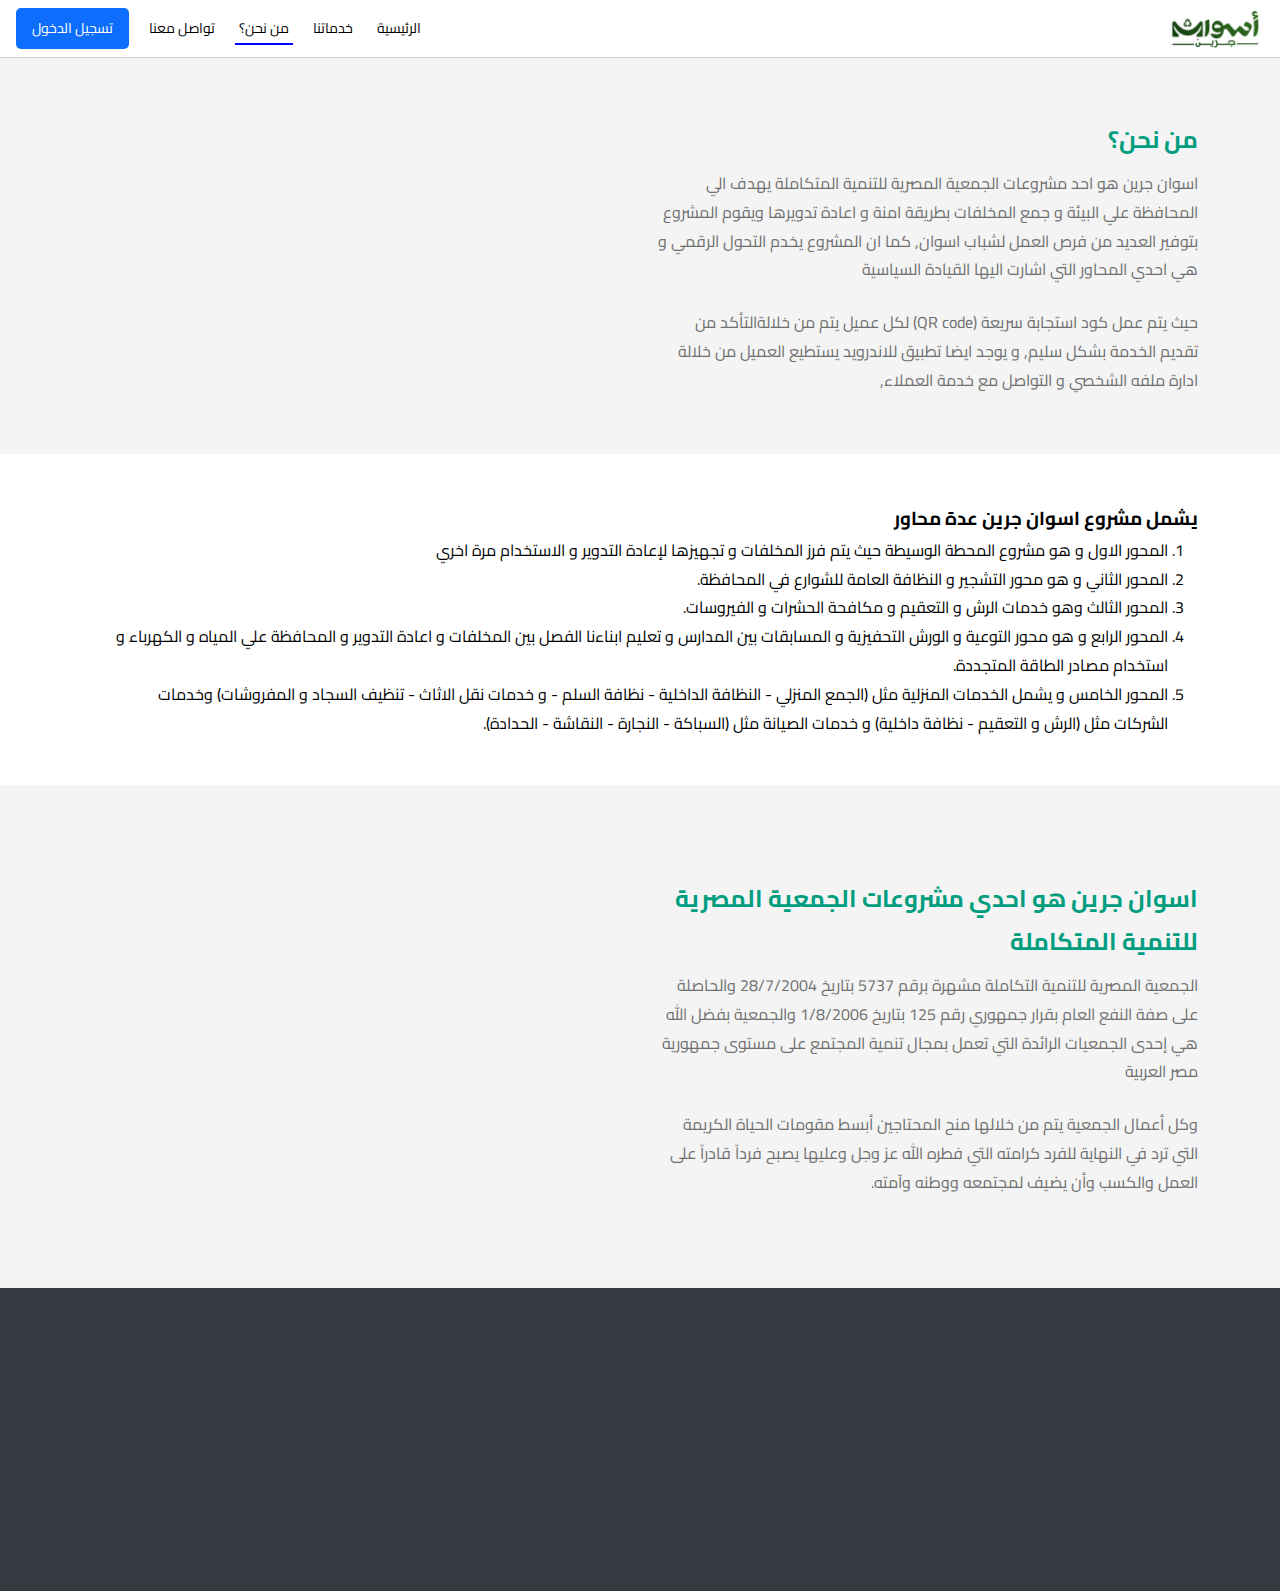
==== commit 0f650a5a: "edits in responsive" ====
--- a/about-us.html
+++ b/about-us.html
@@ -55,7 +55,7 @@
     </header>
 
     <main>
-      <section class="section section--grey">
+      <section class="section section--grey section--first">
         <div class="container section__grid align-start">
           <section>
             <h3 class="section-title">من نحن؟</h3>
@@ -118,7 +118,7 @@
         <div class="container section__grid">
           <section>
             <h3 class="section-title">
-              اسوان جرين هو احدي شركات الجمعية المصرية للتنمية المتكاملة
+              اسوان جرين هو احدي مشروعات الجمعية المصرية للتنمية المتكاملة
             </h3>
             <section class="mt-3 paragraph-section">
               <p>
--- a/static/stylesheets/index.css
+++ b/static/stylesheets/index.css
@@ -1 +1,1413 @@
-/*! normalize.css v8.0.1 | MIT License | github.com/necolas/normalize.css */html{line-height:1.15;-webkit-text-size-adjust:100%}body{margin:0}main{display:block}h1{font-size:2em;margin:0.67em 0}hr{-webkit-box-sizing:content-box;box-sizing:content-box;height:0;overflow:visible}pre{font-family:monospace,monospace;font-size:1em}a{background-color:transparent}abbr[title]{border-bottom:none;text-decoration:underline;-webkit-text-decoration:underline dotted;text-decoration:underline dotted}b,strong{font-weight:bolder}code,kbd,samp{font-family:monospace,monospace;font-size:1em}small{font-size:80%}sub,sup{font-size:75%;line-height:0;position:relative;vertical-align:baseline}sub{bottom:-0.25em}sup{top:-0.5em}img{border-style:none}button,input,optgroup,select,textarea{font-family:inherit;font-size:100%;line-height:1.15;margin:0}button,input{overflow:visible}button,select{text-transform:none}[type=button],[type=reset],[type=submit],button{-webkit-appearance:button}[type=button]::-moz-focus-inner,[type=reset]::-moz-focus-inner,[type=submit]::-moz-focus-inner,button::-moz-focus-inner{border-style:none;padding:0}[type=button]:-moz-focusring,[type=reset]:-moz-focusring,[type=submit]:-moz-focusring,button:-moz-focusring{outline:1px dotted ButtonText}fieldset{padding:0.35em 0.75em 0.625em}legend{-webkit-box-sizing:border-box;box-sizing:border-box;color:inherit;display:table;max-width:100%;padding:0;white-space:normal}progress{vertical-align:baseline}textarea{overflow:auto}[type=checkbox],[type=radio]{-webkit-box-sizing:border-box;box-sizing:border-box;padding:0}[type=number]::-webkit-inner-spin-button,[type=number]::-webkit-outer-spin-button{height:auto}[type=search]{-webkit-appearance:textfield;outline-offset:-2px}[type=search]::-webkit-search-decoration{-webkit-appearance:none}::-webkit-file-upload-button{-webkit-appearance:button;font:inherit}details{display:block}summary{display:list-item}template{display:none}[hidden]{display:none}@font-face{font-family:"Cairo";src:url("../assets/fonts/Cairo-Regular.ttf");font-weight:400;font-display:swap}@font-face{font-family:"Cairo";src:url("../assets/fonts/Cairo-Medium.ttf");font-weight:500;font-display:swap}@font-face{font-family:"Cairo";src:url("../assets/fonts/Cairo-Bold.ttf");font-weight:700;font-display:swap}:root{--s1:0.25rem;--s2:0.5rem;--s3:1rem;--s4:1.5rem;--s5:2rem;--s6:3rem;--bRadius1:5px;--bRadius2:10px;--fs1:12px;--fs2:14px;--fs3:16px;--fs4:20px;--fs5:24px;--fs6:32px;--borderColor:#d9d9d9;--lineColor:#e8e8e8;--secondary:#767676;--grey-100:#f4f4f4;--grey-200:#e8e8e8;--grey-400:#bbb;--light-green:#00b894;--green:#2f6a20;--green-disabled:#80dbc9;--warning:#ffc107;--red:#dc3545;--blue:#0d6efd;--blue-disabled:#81b2f9;--purple:#6c5ce7;--light-blue:#ddebff;--foreground:#fff;--dark:#343a40;--box-shadow1:rgba(50,50,93,0.25) 0px 2px 5px -1px,rgba(0,0,0,0.3) 0px 1px 3px -1px}*{padding:0;margin:0;-webkit-box-sizing:border-box;box-sizing:border-box;font-family:"Cairo",sans-serif;scroll-behavior:smooth}html{line-height:1.8}body{background-color:#f5f5f5}input,select,textarea{padding:var(--s2);font-size:var(--fs3);border:1px solid var(--borderColor);border-radius:var(--bRadius1);resize:none;color:inherit}select{padding:0}select:focus-visible{outline:none}button{border:none;background-color:inherit}button:focus,input:focus{outline:none;-webkit-box-shadow:rgba(3,214,107,0.3) 0px 0px 0px 2px;box-shadow:rgba(3,214,107,0.3) 0px 0px 0px 2px}button:not(:disabled){cursor:pointer}a{display:inline-block;color:inherit;text-decoration:none}ul{list-style:none}ol{padding-left:30px;padding-right:30px}svg{vertical-align:middle;pointer-events:none}img{vertical-align:bottom;width:100%;height:100%;-o-object-fit:cover;object-fit:cover}.navbar{display:-webkit-box;display:-ms-flexbox;display:flex;-webkit-box-pack:justify;-ms-flex-pack:justify;justify-content:space-between;-webkit-box-align:center;-ms-flex-align:center;align-items:center;padding:var(--s2) var(--s3);border-bottom:1px solid #ccc;background-color:#fff;font-size:var(--fs2)}.navbar__logo{width:96px;height:40px;vertical-align:bottom}.nav-toggler{display:none;width:36px}.nav__body{display:-webkit-box;display:-ms-flexbox;display:flex;-webkit-box-align:center;-ms-flex-align:center;align-items:center;gap:var(--s3)}.nav__close{display:none;width:100%;text-align:left}.navbar__link{position:relative;padding:var(--s1)}.navbar__link:after{content:"";position:absolute;bottom:0;right:0;width:0;height:2px;background-color:blue;-webkit-transition:all 0.35s;transition:all 0.35s}.navbar__link.active:after,.navbar__link:hover:after{width:100%}@media (max-width:767px){.nav-toggler{display:block}}.btn{padding:var(--s2) var(--s3);border-radius:var(--bRadius1)}.btn--sm{padding:var(--s1) var(--s2);border-radius:var(--bRadius1);font-size:var(--fs2)}.btn--secondary{background-color:var(--grey-200);color:var(--secondary)}.btn--light-green{background-color:var(--light-green);color:#fff}.btn--green{background-color:var(--green);color:#fff}.btn--green.btn--loading{opacity:0.5}.btn--green-disabled{background-color:var(--green-disabled)}.btn--blue{background-color:var(--blue);color:#fff}.btn--blue-disabled{background-color:var(--blue-disabled);color:#fff}.btn-underlined--blue{border-bottom:2px solid var(--blue);color:var(--blue)}.btn--link{color:var(--blue)}.btn-link--sec{color:var(--secondary);padding-bottom:var(--s2)}.container,.container-fluid,.container-lg,.container-md,.container-sm,.container-xl,.container-xxl{width:100%;padding-right:var(--bs-gutter-x,0.75rem);padding-left:var(--bs-gutter-x,0.75rem);margin-right:auto;margin-left:auto}@media (min-width:576px){.container,.container-sm{max-width:540px}}@media (min-width:768px){.container,.container-md,.container-sm{max-width:720px}}@media (min-width:992px){.container,.container-lg,.container-md,.container-sm{max-width:960px}}@media (min-width:1200px){.container,.container-lg,.container-md,.container-sm,.container-xl{max-width:1140px}}@media (min-width:1400px){.container,.container-lg,.container-md,.container-sm,.container-xl,.container-xxl{max-width:1320px}}.card{overflow:hidden;-webkit-transform:translateX(-50%);transform:translateX(-50%);opacity:0;border-radius:var(--bRadius1);background-color:#fff;text-align:right;-webkit-transition:all 0.5s ease-in-out;transition:all 0.5s ease-in-out}.card.show{opacity:1;-webkit-transform:translateX(0);transform:translateX(0)}.card__img-holder{position:relative;height:200px}.card__img{position:absolute;width:100%;height:100%}.card__img-caption{position:absolute;bottom:0;left:0;width:100%;padding:var(--s2) var(--s3);background-color:rgba(0,0,0,0.4);color:#fff;font-size:var(--fs3);font-weight:500}.card__body{display:-webkit-box;display:-ms-flexbox;display:flex;-webkit-box-orient:vertical;-webkit-box-direction:normal;-ms-flex-direction:column;flex-direction:column;-webkit-box-pack:justify;-ms-flex-pack:justify;justify-content:space-between;-webkit-box-align:start;-ms-flex-align:start;align-items:flex-start;row-gap:var(--s2);padding:var(--s3)}.card__text{color:var(--secondary);font-size:var(--fs3)}.overlay{position:absolute;top:0;left:0;z-index:5;width:100%;height:100%;background-color:rgba(0,0,0,0.4)}.form{display:-webkit-box;display:-ms-flexbox;display:flex;-webkit-box-orient:vertical;-webkit-box-direction:normal;-ms-flex-direction:column;flex-direction:column;-webkit-box-align:start;-ms-flex-align:start;align-items:flex-start;row-gap:var(--s3);z-index:2;max-width:400px;padding:var(--s3);border-radius:var(--bRadius1);margin:auto;background-color:#fff}.form__img{width:120px;height:50px}.form__group--inline{display:-webkit-box;display:-ms-flexbox;display:flex;-webkit-box-align:start;-ms-flex-align:start;align-items:flex-start;gap:var(--s2);width:100%}.form__group{display:-webkit-box;display:-ms-flexbox;display:flex;-webkit-box-orient:vertical;-webkit-box-direction:normal;-ms-flex-direction:column;flex-direction:column;row-gap:var(--s2);width:100%;min-width:100px}.form__link{color:var(--secondary);font-size:var(--fs2)}.form__label{color:var(--secondary);font-size:var(--fs3)}.form__validation-msg{display:none;color:var(--red);font-size:var(--fs1)}input[data-invalid=true],textarea[data-invalid=true]{border:1px solid var(--red)}input[data-invalid=true]~.form__validation-msg,textarea[data-invalid=true]~.form__validation-msg{display:block}.contact-us__form{display:-webkit-box;display:-ms-flexbox;display:flex;-webkit-box-orient:vertical;-webkit-box-direction:normal;-ms-flex-direction:column;flex-direction:column;row-gap:var(--s3);max-width:400px;padding:var(--s3);border-radius:var(--bRadius1)}.link{color:var(--blue)}.link:hover{text-decoration:underline}.fs-1{font-size:var(--fs1)}.gap-1{gap:var(--s1)}.mt-1{margin-top:var(--s1)}.fs-2{font-size:var(--fs2)}.gap-2{gap:var(--s2)}.mt-2{margin-top:var(--s2)}.fs-3{font-size:var(--fs3)}.gap-3{gap:var(--s3)}.mt-3{margin-top:var(--s3)}.fs-4{font-size:var(--fs4)}.gap-4{gap:var(--s4)}.mt-4{margin-top:var(--s4)}.fs-5{font-size:var(--fs5)}.gap-5{gap:var(--s5)}.mt-5{margin-top:var(--s5)}.fs-6{font-size:var(--fs6)}.gap-6{gap:var(--s6)}.mt-6{margin-top:var(--s6)}.small{font-size:var(--fs2)}.hidden{display:none}.text--secondary{color:var(--secondary)}.flex{display:-webkit-box;display:-ms-flexbox;display:flex}.justify-center{-webkit-box-pack:center;-ms-flex-pack:center;justify-content:center}.align-start{-webkit-box-align:start;-ms-flex-align:start;align-items:flex-start}.align-center{-webkit-box-align:center;-ms-flex-align:center;align-items:center}.text-center{text-align:center}.w-50{width:50%}.c-blue{color:var(--blue)}.c-light-green{color:var(--light-green)}.c-purple{color:var(--purple)}.splide__arrow{font-size:24px}.splide__pagination{position:absolute;bottom:24px;left:0;width:100%}.splide__pagination__page{width:24px;height:6px;border-radius:0;margin:4px;background-color:#938d87}.splide__pagination__page.is-active{-webkit-transform:none;transform:none;background-color:#fff}.splide__slide:first-of-type .hero-carousel__item{background-image:url("../assets/images/hero-image-1.webp")}.preloader{position:fixed;top:0;left:0;z-index:3;display:-webkit-box;display:-ms-flexbox;display:flex;-webkit-box-orient:vertical;-webkit-box-direction:normal;-ms-flex-direction:column;flex-direction:column;-webkit-box-pack:center;-ms-flex-pack:center;justify-content:center;-webkit-box-align:center;-ms-flex-align:center;align-items:center;width:100%;height:100%;background-color:#fff}.preloader__img{width:160px;height:80px}.spinner{display:block;width:24px;height:24px;border-width:2px;border-style:solid;border-color:var(--green) transparent;border-radius:50%;margin-top:var(--s3);-webkit-animation:spin 1s infinite linear;animation:spin 1s infinite linear}@-webkit-keyframes spin{0%{-webkit-transform:rotate(0);transform:rotate(0)}to{-webkit-transform:rotate(360deg);transform:rotate(360deg)}}@keyframes spin{0%{-webkit-transform:rotate(0);transform:rotate(0)}to{-webkit-transform:rotate(360deg);transform:rotate(360deg)}}.hero-carousel__item{height:calc(100vh - 58px);background-size:cover;background-color:#ccc;color:#fff;font-size:var(--fs3);text-align:center}.hero-carousel__caption{position:absolute;top:50%;left:50%;-webkit-transform:translate(-50%,-40%);transform:translate(-50%,-40%);opacity:0;display:-webkit-box;display:-ms-flexbox;display:flex;-webkit-box-orient:vertical;-webkit-box-direction:normal;-ms-flex-direction:column;flex-direction:column;-webkit-box-align:center;-ms-flex-align:center;align-items:center;gap:var(--s3);z-index:10;width:500px;max-width:90%;padding:var(--s3);border-radius:var(--bRadius2);background-color:rgba(0,0,0,0.6);-webkit-transition:all 0.5s ease-in-out;transition:all 0.5s ease-in-out}.hero-carousel__caption.show{-webkit-transform:translate(-50%,-50%);transform:translate(-50%,-50%);opacity:1}.section{overflow:hidden;padding-top:var(--s6);padding-bottom:var(--s6);background-color:#fff;font-size:var(--fs3)}.section__grid{display:-ms-grid;display:grid;-ms-grid-columns:1fr var(--s5) 1fr;grid-template-columns:repeat(2,1fr);-webkit-box-align:center;-ms-flex-align:center;align-items:center;gap:var(--s5)}.section--grey{background-color:var(--grey-100);color:#6f6f6f}.section-title{font-size:var(--fs5);color:#009d7f}.paragraph-section{display:-webkit-box;display:-ms-flexbox;display:flex;-webkit-box-orient:vertical;-webkit-box-direction:normal;-ms-flex-direction:column;flex-direction:column;gap:var(--s4);margin-top:var(--s2)}.company-owner{display:-webkit-box;display:-ms-flexbox;display:flex;-webkit-box-pack:center;-ms-flex-pack:center;justify-content:center;-webkit-box-orient:vertical;-webkit-box-direction:normal;-ms-flex-direction:column;flex-direction:column;-webkit-box-align:center;-ms-flex-align:center;align-items:center;gap:var(--s3);opacity:0;-webkit-transform:translateY(16px);transform:translateY(16px);font-size:var(--fs4);-webkit-transition:all 0.5s ease-in-out;transition:all 0.5s ease-in-out}.company-owner.show{-webkit-transform:translateY(0);transform:translateY(0);opacity:1}.association{display:-webkit-box;display:-ms-flexbox;display:flex;-webkit-box-align:center;-ms-flex-align:center;align-items:center;margin:auto}.association-logo{width:100px;height:100px;padding:var(--s2);border-radius:var(--bRadius2);background-color:#0798f2;-o-object-fit:cover;object-fit:cover}.association-link{display:inline-block;margin-right:var(--s3);border-bottom:2px solid #0073ba;color:#0073ba}.show .about-us__img,.show .about-us__text{-webkit-transform:translateX(0);transform:translateX(0);opacity:1}.about-us__img{display:block;height:300px;-webkit-transform:translateX(-50%);transform:translateX(-50%);opacity:0;-o-object-fit:cover;object-fit:cover;border-radius:var(--bRadius2);background-color:var(--grey-100);-webkit-transition:all 0.5s ease-in-out;transition:all 0.5s ease-in-out}.about-us__text{-webkit-transform:translateX(50%);transform:translateX(50%);opacity:0;-webkit-transition:all 0.5s ease-in-out;transition:all 0.5s ease-in-out}.our-vision__image{height:300px;-webkit-transform:translateX(50%);transform:translateX(50%);opacity:0;border-radius:var(--bRadius2);background-color:#ccc;-webkit-transition:all 0.5s ease-in-out;transition:all 0.5s ease-in-out}.show .our-vision__image{-webkit-transform:translateX(0);transform:translateX(0);opacity:1}.our-vision__text{-webkit-transform:translateX(-50%);transform:translateX(-50%);opacity:0;-webkit-transition:all 0.5s ease-in-out;transition:all 0.5s ease-in-out}.show .our-vision__text{-webkit-transform:translateX(0);transform:translateX(0);opacity:1}.our-services{display:-ms-grid;display:grid;grid-template-columns:repeat(auto-fill,minmax(270px,1fr));-webkit-box-align:start;-ms-flex-align:start;align-items:flex-start;gap:var(--s3)}.stats-section{text-align:center;background-color:var(--dark);color:var(--grey-400)}.stats__body{display:-webkit-box;display:-ms-flexbox;display:flex;-webkit-box-pack:center;-ms-flex-pack:center;justify-content:center;-ms-flex-wrap:wrap;flex-wrap:wrap;gap:7rem}.stats__number{font-size:2.5rem}.our-activities__slider{-webkit-transform:scale(0.8);transform:scale(0.8);opacity:0;-webkit-transition:all 0.5s ease-in-out;transition:all 0.5s ease-in-out}.show .our-activities__slider{-webkit-transform:scale(1);transform:scale(1);opacity:1}.our-activities__item{position:relative;overflow:hidden;height:200px;border-radius:var(--bRadius2);background-color:#ccc}.our-activities__caption{position:absolute;bottom:0;left:0;z-index:10;width:100%;padding:var(--s2);color:#fff;text-align:right}.our-activities__slider .splide__track{padding-left:30px!important}.our-news{display:-ms-grid;display:grid;grid-template-columns:repeat(auto-fill,minmax(280px,1fr));-webkit-box-pack:center;-ms-flex-pack:center;justify-content:center;gap:var(--s3);margin-top:var(--s3);text-align:right}.our-news__item{-webkit-transform:translateX(-50%);transform:translateX(-50%);opacity:0;-webkit-transition:all 0.5s ease-in-out;transition:all 0.5s ease-in-out}.our-news__item.show{-webkit-transform:translateX(0);transform:translateX(0);opacity:1}.our-news__img{height:200px;border-radius:var(--bRadius2)}.our-news__body{padding:var(--s2)}.our-news__title{padding-top:var(--s2);padding-bottom:var(--s2);color:#000;font-weight:bold}.our-news__text{font-size:var(--fs2)}.footer{background-color:var(--dark);color:#ccc;font-size:var(--fs2)}.footer__title{color:#fff;font-size:var(--fs3)}.footer__section{display:-ms-grid;display:grid;grid-template-columns:repeat(auto-fit,minmax(250px,1fr));gap:2rem}.footer__column{display:-webkit-box;display:-ms-flexbox;display:flex;-webkit-box-orient:vertical;-webkit-box-direction:normal;-ms-flex-direction:column;flex-direction:column;gap:var(--s2);-webkit-transition:all 0.5s ease-in-out;transition:all 0.5s ease-in-out}.footer__column{-webkit-transform:translateX(50%);transform:translateX(50%);opacity:0}.footer__column.show{-webkit-transform:translate(0);transform:translate(0);opacity:1}.footer__association-link{border-bottom:2px solid #25acff;color:#25acff}.footer__sitemap{-webkit-box-align:center;-ms-flex-align:center;align-items:center}.sitemap__item:hover{color:#fff}.footer__social-icon{width:45px;height:45px;padding:var(--s2);border-radius:50%;background-color:#ccc;color:#000}.logo{width:180px;height:80px}.association-logo--sm{width:50px;padding:var(--s1);border-radius:var(--bRadius2);background-color:#0798f2}.contact-us{max-width:400px;margin:auto}.contact-us__info{display:-webkit-box;display:-ms-flexbox;display:flex;-webkit-box-orient:vertical;-webkit-box-direction:normal;-ms-flex-direction:column;flex-direction:column;gap:var(--s3)}.services-holder{display:-ms-grid;display:grid;grid-template-columns:repeat(auto-fill,minmax(200px,1fr));gap:var(--s3)}.services-holder__service{display:block;padding:var(--s3);border-radius:var(--bRadius2);background-color:var(--green);color:#fff;text-align:center}.services-holder__icon{width:65px;height:65px;margin-bottom:var(--s3)}.success-message{max-width:400px;padding:var(--s3);border-radius:var(--bRadius2);margin:auto;background-color:#fff;text-align:center}@media (max-width:992px){.about-us__img,.our-activities__item,.our-vision__image{height:200px}}@media (max-width:767px){:root{--fs3:14px;--fs4:16px;--fs5:20px}.navbar__nav{position:fixed;top:0;left:0;-webkit-transform:translateX(-100%);transform:translateX(-100%);z-index:8;width:300px;max-width:80%;padding:var(--s3);background-color:#fff;-webkit-transition:all 0.5s;transition:all 0.5s}.nav__close{display:block}.nav__body{-webkit-box-orient:vertical;-webkit-box-direction:normal;-ms-flex-direction:column;flex-direction:column;height:100vh}.navbar__nav.active{-webkit-transform:translateX(0);transform:translateX(0)}.navbar__link{width:100%}.section{padding-top:var(--s3);padding-bottom:var(--s3)}.section__grid{-ms-grid-columns:1fr;grid-template-columns:1fr;gap:var(--s5)}.association{font-size:var(--fs2)}.association-logo{width:58px;height:58px}.association-link{margin-right:var(--s2);font-size:var(--fs2)}.about-us__images{gap:var(--s2)}.our-services{-ms-flex-wrap:wrap;flex-wrap:wrap}.stats__body{-webkit-box-orient:vertical;-webkit-box-direction:normal;-ms-flex-direction:column;flex-direction:column;gap:3rem}.stats__number{font-size:30px}.our-activities__slider .splide__track,.our-news__slider .splide__track{padding-left:20px!important}.about-us__img,.our-activities__item,.our-vision__image{height:200px}.footer__section{-webkit-box-align:center;-ms-flex-align:center;align-items:center;-webkit-box-orient:vertical;-webkit-box-direction:normal;-ms-flex-direction:column;flex-direction:column;gap:2rem;text-align:center}.footer__column{-webkit-box-align:center;-ms-flex-align:center;align-items:center}}@media (max-width:576px){.about-us__img,.our-activities__item,.our-news__img,.our-vision__image{height:180px}}+/*! normalize.css v8.0.1 | MIT License | github.com/necolas/normalize.css */
+/* Document
+   ========================================================================== */
+/**
+ * 1. Correct the line height in all browsers.
+ * 2. Prevent adjustments of font size after orientation changes in iOS.
+ */
+html {
+  line-height: 1.15; /* 1 */
+  -webkit-text-size-adjust: 100%; /* 2 */
+}
+
+/* Sections
+       ========================================================================== */
+/**
+     * Remove the margin in all browsers.
+     */
+body {
+  margin: 0;
+}
+
+/**
+     * Render the `main` element consistently in IE.
+     */
+main {
+  display: block;
+}
+
+/**
+     * Correct the font size and margin on `h1` elements within `section` and
+     * `article` contexts in Chrome, Firefox, and Safari.
+     */
+h1 {
+  font-size: 2em;
+  margin: 0.67em 0;
+}
+
+/* Grouping content
+       ========================================================================== */
+/**
+     * 1. Add the correct box sizing in Firefox.
+     * 2. Show the overflow in Edge and IE.
+     */
+hr {
+  box-sizing: content-box; /* 1 */
+  height: 0; /* 1 */
+  overflow: visible; /* 2 */
+}
+
+/**
+     * 1. Correct the inheritance and scaling of font size in all browsers.
+     * 2. Correct the odd `em` font sizing in all browsers.
+     */
+pre {
+  font-family: monospace, monospace; /* 1 */
+  font-size: 1em; /* 2 */
+}
+
+/* Text-level semantics
+       ========================================================================== */
+/**
+     * Remove the gray background on active links in IE 10.
+     */
+a {
+  background-color: transparent;
+}
+
+/**
+     * 1. Remove the bottom border in Chrome 57-
+     * 2. Add the correct text decoration in Chrome, Edge, IE, Opera, and Safari.
+     */
+abbr[title] {
+  border-bottom: none; /* 1 */
+  text-decoration: underline; /* 2 */
+  -webkit-text-decoration: underline dotted;
+          text-decoration: underline dotted; /* 2 */
+}
+
+/**
+     * Add the correct font weight in Chrome, Edge, and Safari.
+     */
+b,
+strong {
+  font-weight: bolder;
+}
+
+/**
+     * 1. Correct the inheritance and scaling of font size in all browsers.
+     * 2. Correct the odd `em` font sizing in all browsers.
+     */
+code,
+kbd,
+samp {
+  font-family: monospace, monospace; /* 1 */
+  font-size: 1em; /* 2 */
+}
+
+/**
+     * Add the correct font size in all browsers.
+     */
+small {
+  font-size: 80%;
+}
+
+/**
+     * Prevent `sub` and `sup` elements from affecting the line height in
+     * all browsers.
+     */
+sub,
+sup {
+  font-size: 75%;
+  line-height: 0;
+  position: relative;
+  vertical-align: baseline;
+}
+
+sub {
+  bottom: -0.25em;
+}
+
+sup {
+  top: -0.5em;
+}
+
+/* Embedded content
+       ========================================================================== */
+/**
+     * Remove the border on images inside links in IE 10.
+     */
+img {
+  border-style: none;
+}
+
+/* Forms
+       ========================================================================== */
+/**
+     * 1. Change the font styles in all browsers.
+     * 2. Remove the margin in Firefox and Safari.
+     */
+button,
+input,
+optgroup,
+select,
+textarea {
+  font-family: inherit; /* 1 */
+  font-size: 100%; /* 1 */
+  line-height: 1.15; /* 1 */
+  margin: 0; /* 2 */
+}
+
+/**
+     * Show the overflow in IE.
+     * 1. Show the overflow in Edge.
+     */
+button,
+input {
+  /* 1 */
+  overflow: visible;
+}
+
+/**
+     * Remove the inheritance of text transform in Edge, Firefox, and IE.
+     * 1. Remove the inheritance of text transform in Firefox.
+     */
+button,
+select {
+  /* 1 */
+  text-transform: none;
+}
+
+/**
+     * Correct the inability to style clickable types in iOS and Safari.
+     */
+button,
+[type=button],
+[type=reset],
+[type=submit] {
+  -webkit-appearance: button;
+}
+
+/**
+     * Remove the inner border and padding in Firefox.
+     */
+button::-moz-focus-inner,
+[type=button]::-moz-focus-inner,
+[type=reset]::-moz-focus-inner,
+[type=submit]::-moz-focus-inner {
+  border-style: none;
+  padding: 0;
+}
+
+/**
+     * Restore the focus styles unset by the previous rule.
+     */
+button:-moz-focusring,
+[type=button]:-moz-focusring,
+[type=reset]:-moz-focusring,
+[type=submit]:-moz-focusring {
+  outline: 1px dotted ButtonText;
+}
+
+/**
+     * Correct the padding in Firefox.
+     */
+fieldset {
+  padding: 0.35em 0.75em 0.625em;
+}
+
+/**
+     * 1. Correct the text wrapping in Edge and IE.
+     * 2. Correct the color inheritance from `fieldset` elements in IE.
+     * 3. Remove the padding so developers are not caught out when they zero out
+     *    `fieldset` elements in all browsers.
+     */
+legend {
+  box-sizing: border-box; /* 1 */
+  color: inherit; /* 2 */
+  display: table; /* 1 */
+  max-width: 100%; /* 1 */
+  padding: 0; /* 3 */
+  white-space: normal; /* 1 */
+}
+
+/**
+     * Add the correct vertical alignment in Chrome, Firefox, and Opera.
+     */
+progress {
+  vertical-align: baseline;
+}
+
+/**
+     * Remove the default vertical scrollbar in IE 10+.
+     */
+textarea {
+  overflow: auto;
+}
+
+/**
+     * 1. Add the correct box sizing in IE 10.
+     * 2. Remove the padding in IE 10.
+     */
+[type=checkbox],
+[type=radio] {
+  box-sizing: border-box; /* 1 */
+  padding: 0; /* 2 */
+}
+
+/**
+     * Correct the cursor style of increment and decrement buttons in Chrome.
+     */
+[type=number]::-webkit-inner-spin-button,
+[type=number]::-webkit-outer-spin-button {
+  height: auto;
+}
+
+/**
+     * 1. Correct the odd appearance in Chrome and Safari.
+     * 2. Correct the outline style in Safari.
+     */
+[type=search] {
+  -webkit-appearance: textfield; /* 1 */
+  outline-offset: -2px; /* 2 */
+}
+
+/**
+     * Remove the inner padding in Chrome and Safari on macOS.
+     */
+[type=search]::-webkit-search-decoration {
+  -webkit-appearance: none;
+}
+
+/**
+     * 1. Correct the inability to style clickable types in iOS and Safari.
+     * 2. Change font properties to `inherit` in Safari.
+     */
+::-webkit-file-upload-button {
+  -webkit-appearance: button; /* 1 */
+  font: inherit; /* 2 */
+}
+
+/* Interactive
+       ========================================================================== */
+/*
+     * Add the correct display in Edge, IE 10+, and Firefox.
+     */
+details {
+  display: block;
+}
+
+/*
+     * Add the correct display in all browsers.
+     */
+summary {
+  display: list-item;
+}
+
+/* Misc
+       ========================================================================== */
+/**
+     * Add the correct display in IE 10+.
+     */
+template {
+  display: none;
+}
+
+/**
+     * Add the correct display in IE 10.
+     */
+[hidden] {
+  display: none;
+}
+
+@font-face {
+  font-family: "Cairo";
+  src: url("../assets/fonts/Cairo-Regular.ttf");
+  font-weight: 400;
+  font-display: swap;
+}
+@font-face {
+  font-family: "Cairo";
+  src: url("../assets/fonts/Cairo-Medium.ttf");
+  font-weight: 500;
+  font-display: swap;
+}
+@font-face {
+  font-family: "Cairo";
+  src: url("../assets/fonts/Cairo-Bold.ttf");
+  font-weight: 700;
+  font-display: swap;
+}
+:root {
+  --s1: 0.25rem;
+  --s2: 0.5rem;
+  --s3: 1rem;
+  --s4: 1.5rem;
+  --s5: 2rem;
+  --s6: 3rem;
+  /*Border radius*/
+  --bRadius1: 5px;
+  --bRadius2: 10px;
+  /* Font sizes */
+  --fs1: 12px;
+  --fs2: 14px;
+  --fs3: 16px;
+  --fs4: 20px;
+  --fs5: 24px;
+  --fs6: 32px;
+  /* Colors */
+  --borderColor: #d9d9d9;
+  --lineColor: #e8e8e8;
+  --secondary: #767676;
+  --grey-100: #f4f4f4;
+  --grey-200: #e8e8e8;
+  --grey-400: #bbb;
+  --light-green: #00b894;
+  --green: #2f6a20;
+  --green-disabled: #80dbc9;
+  --warning: #ffc107;
+  --red: #dc3545;
+  --blue: #0d6efd;
+  --blue-disabled: #81b2f9;
+  --purple: #6c5ce7;
+  --light-blue: #ddebff;
+  --foreground: #fff;
+  --dark: #343a40;
+  /**/
+  --box-shadow1: rgba(50, 50, 93, 0.25) 0px 2px 5px -1px,
+    rgba(0, 0, 0, 0.3) 0px 1px 3px -1px;
+}
+
+* {
+  padding: 0;
+  margin: 0;
+  box-sizing: border-box;
+  font-family: "Cairo", sans-serif;
+  scroll-behavior: smooth;
+}
+
+html {
+  line-height: 1.8;
+}
+
+body {
+  background-color: #f5f5f5;
+}
+
+input,
+textarea,
+select {
+  padding: var(--s2);
+  font-size: var(--fs3);
+  border: 1px solid var(--borderColor);
+  border-radius: var(--bRadius1);
+  resize: none;
+  color: inherit;
+}
+
+select {
+  padding: 0;
+}
+
+select:focus-visible {
+  outline: none;
+}
+
+button {
+  border: none;
+  background-color: inherit;
+}
+
+button:focus,
+input:focus {
+  outline: none;
+  box-shadow: rgba(3, 214, 107, 0.3) 0px 0px 0px 2px;
+}
+
+button:not(:disabled) {
+  cursor: pointer;
+}
+
+a {
+  display: inline-block;
+  color: inherit;
+  text-decoration: none;
+}
+
+ul {
+  list-style: none;
+}
+
+ol {
+  padding-left: 30px;
+  padding-right: 30px;
+}
+
+svg {
+  vertical-align: middle;
+  pointer-events: none;
+}
+
+img {
+  vertical-align: bottom;
+  width: 100%;
+  height: 100%;
+  -o-object-fit: cover;
+     object-fit: cover;
+}
+
+.navbar {
+  display: flex;
+  justify-content: space-between;
+  align-items: center;
+  padding: var(--s2) var(--s3);
+  border-bottom: 1px solid #ccc;
+  background-color: #fff;
+  font-size: var(--fs2);
+}
+
+.navbar__logo {
+  width: 96px;
+  height: 40px;
+  vertical-align: bottom;
+} /*# sourceMappingURL=landing-page.css.map */
+.nav-toggler {
+  display: none;
+  width: 36px;
+}
+
+.nav__body {
+  display: flex;
+  align-items: center;
+  gap: var(--s3);
+}
+
+.nav__close {
+  display: none;
+  width: 100%;
+  text-align: left;
+}
+
+.navbar__link {
+  position: relative;
+  padding: var(--s1);
+}
+
+.navbar__link::after {
+  content: "";
+  position: absolute;
+  bottom: 0;
+  right: 0;
+  width: 0;
+  height: 2px;
+  background-color: blue;
+  transition: all 0.35s;
+}
+
+.navbar__link:hover::after,
+.navbar__link.active::after {
+  width: 100%;
+}
+
+@media (max-width: 767px) {
+  .nav-toggler {
+    display: block;
+  }
+}
+.btn {
+  padding: var(--s2) var(--s3);
+  border-radius: var(--bRadius1);
+}
+
+.btn--sm {
+  padding: var(--s1) var(--s2);
+  border-radius: var(--bRadius1);
+  font-size: var(--fs2);
+}
+
+.btn--secondary {
+  background-color: var(--grey-200);
+  color: var(--secondary);
+}
+
+.btn--light-green {
+  background-color: var(--light-green);
+  color: #fff;
+}
+
+.btn--green {
+  background-color: var(--green);
+  color: #fff;
+}
+
+.btn--green.btn--loading {
+  opacity: 0.5;
+}
+
+.btn--green-disabled {
+  background-color: var(--green-disabled);
+}
+
+.btn--blue {
+  background-color: var(--blue);
+  color: #fff;
+}
+
+.btn--blue-disabled {
+  background-color: var(--blue-disabled);
+  color: #fff;
+}
+
+.btn-underlined--blue {
+  border-bottom: 2px solid var(--blue);
+  color: var(--blue);
+}
+
+.btn--link {
+  color: var(--blue);
+}
+
+.btn-link--sec {
+  color: var(--secondary);
+  padding-bottom: var(--s2);
+}
+
+.container,
+.container-fluid,
+.container-xxl,
+.container-xl,
+.container-lg,
+.container-md,
+.container-sm {
+  width: 100%;
+  padding-right: var(--bs-gutter-x, 0.75rem);
+  padding-left: var(--bs-gutter-x, 0.75rem);
+  margin-right: auto;
+  margin-left: auto;
+}
+
+@media (min-width: 576px) {
+  .container-sm,
+.container {
+    max-width: 540px;
+  }
+}
+@media (min-width: 768px) {
+  .container-md,
+.container-sm,
+.container {
+    max-width: 720px;
+  }
+}
+@media (min-width: 992px) {
+  .container-lg,
+.container-md,
+.container-sm,
+.container {
+    max-width: 960px;
+  }
+}
+@media (min-width: 1200px) {
+  .container-xl,
+.container-lg,
+.container-md,
+.container-sm,
+.container {
+    max-width: 1140px;
+  }
+}
+@media (min-width: 1400px) {
+  .container-xxl,
+.container-xl,
+.container-lg,
+.container-md,
+.container-sm,
+.container {
+    max-width: 1320px;
+  }
+}
+.card {
+  overflow: hidden;
+  transform: translateX(-50%);
+  opacity: 0;
+  border-radius: var(--bRadius1);
+  background-color: #fff;
+  text-align: right;
+  transition: all 0.5s ease-in-out;
+}
+
+.card.show {
+  opacity: 1;
+  transform: translateX(0);
+}
+
+.card__img-holder {
+  position: relative;
+  height: 200px;
+}
+
+.card__img {
+  position: absolute;
+  width: 100%;
+  height: 100%;
+}
+
+.card__img-caption {
+  position: absolute;
+  bottom: 0;
+  left: 0;
+  width: 100%;
+  padding: var(--s2) var(--s3);
+  background-color: rgba(0, 0, 0, 0.4);
+  color: #fff;
+  font-size: var(--fs3);
+  font-weight: 500;
+}
+
+.card__body {
+  display: flex;
+  flex-direction: column;
+  justify-content: space-between;
+  align-items: flex-start;
+  row-gap: var(--s2);
+  padding: var(--s3);
+}
+
+.card__text {
+  color: var(--secondary);
+  font-size: var(--fs3);
+}
+
+.overlay {
+  position: absolute;
+  top: 0;
+  left: 0;
+  z-index: 5;
+  width: 100%;
+  height: 100%;
+  background-color: rgba(0, 0, 0, 0.4);
+}
+
+.form {
+  display: flex;
+  flex-direction: column;
+  align-items: flex-start;
+  row-gap: var(--s3);
+  z-index: 2;
+  max-width: 400px;
+  padding: var(--s3);
+  border-radius: var(--bRadius1);
+  margin: auto;
+  background-color: #fff;
+}
+
+.form__img {
+  width: 120px;
+  height: 50px;
+}
+
+.form__group--inline {
+  display: flex;
+  align-items: flex-start;
+  gap: var(--s2);
+  width: 100%;
+}
+
+.form__group {
+  display: flex;
+  flex-direction: column;
+  row-gap: var(--s2);
+  width: 100%;
+  min-width: 100px;
+}
+
+.form__link {
+  color: var(--secondary);
+  font-size: var(--fs2);
+}
+
+.form__label {
+  color: var(--secondary);
+  font-size: var(--fs3);
+}
+
+.form__validation-msg {
+  display: none;
+  color: var(--red);
+  font-size: var(--fs1);
+}
+
+textarea[data-invalid=true],
+input[data-invalid=true] {
+  border: 1px solid var(--red);
+}
+
+textarea[data-invalid=true] ~ .form__validation-msg,
+input[data-invalid=true] ~ .form__validation-msg {
+  display: block;
+}
+
+.contact-us__form {
+  display: flex;
+  flex-direction: column;
+  row-gap: var(--s3);
+  max-width: 400px;
+  padding: var(--s3);
+  border-radius: var(--bRadius1);
+}
+
+.link {
+  color: var(--blue);
+}
+
+.link:hover {
+  text-decoration: underline;
+}
+
+.fs-1 {
+  font-size: var(--fs1);
+}
+
+.gap-1 {
+  gap: var(--s1);
+}
+
+.mt-1 {
+  margin-top: var(--s1);
+}
+
+.fs-2 {
+  font-size: var(--fs2);
+}
+
+.gap-2 {
+  gap: var(--s2);
+}
+
+.mt-2 {
+  margin-top: var(--s2);
+}
+
+.fs-3 {
+  font-size: var(--fs3);
+}
+
+.gap-3 {
+  gap: var(--s3);
+}
+
+.mt-3 {
+  margin-top: var(--s3);
+}
+
+.fs-4 {
+  font-size: var(--fs4);
+}
+
+.gap-4 {
+  gap: var(--s4);
+}
+
+.mt-4 {
+  margin-top: var(--s4);
+}
+
+.fs-5 {
+  font-size: var(--fs5);
+}
+
+.gap-5 {
+  gap: var(--s5);
+}
+
+.mt-5 {
+  margin-top: var(--s5);
+}
+
+.fs-6 {
+  font-size: var(--fs6);
+}
+
+.gap-6 {
+  gap: var(--s6);
+}
+
+.mt-6 {
+  margin-top: var(--s6);
+}
+
+.small {
+  font-size: var(--fs2);
+}
+
+.hidden {
+  display: none;
+}
+
+.text--secondary {
+  color: var(--secondary);
+}
+
+.flex {
+  display: flex;
+}
+
+.justify-center {
+  justify-content: center;
+}
+
+.align-start {
+  align-items: flex-start;
+}
+
+.align-center {
+  align-items: center;
+}
+
+.text-center {
+  text-align: center;
+}
+
+.w-50 {
+  width: 50%;
+}
+
+.c-blue {
+  color: var(--blue);
+}
+
+.c-light-green {
+  color: var(--light-green);
+}
+
+.c-purple {
+  color: var(--purple);
+}
+
+.splide__arrow {
+  font-size: 24px;
+}
+
+.splide__pagination {
+  position: absolute;
+  bottom: 24px;
+  left: 0;
+  width: 100%;
+}
+
+.splide__pagination__page {
+  width: 24px;
+  height: 6px;
+  border-radius: 0;
+  margin: 4px;
+  background-color: #938d87;
+}
+
+.splide__pagination__page.is-active {
+  transform: none;
+  background-color: #fff;
+}
+
+.splide__slide:nth-of-type(1) .hero-carousel__item {
+  background-image: url("../assets/images/hero-image-1.webp");
+}
+
+.preloader {
+  position: fixed;
+  top: 0;
+  left: 0;
+  z-index: 3;
+  display: flex;
+  flex-direction: column;
+  justify-content: center;
+  align-items: center;
+  width: 100%;
+  height: 100%;
+  background-color: #fff;
+}
+
+.preloader__img {
+  width: 160px;
+  height: 80px;
+}
+
+.spinner {
+  display: block;
+  width: 24px;
+  height: 24px;
+  border-width: 2px;
+  border-style: solid;
+  border-color: var(--green) transparent;
+  border-radius: 50%;
+  margin-top: var(--s3);
+  -webkit-animation: spin 1s infinite linear;
+          animation: spin 1s infinite linear;
+}
+
+@-webkit-keyframes spin {
+  from {
+    transform: rotate(0);
+  }
+  to {
+    transform: rotate(360deg);
+  }
+}
+
+@keyframes spin {
+  from {
+    transform: rotate(0);
+  }
+  to {
+    transform: rotate(360deg);
+  }
+}
+.hero-carousel__item {
+  height: calc(100vh - 58px);
+  background-size: cover;
+  background-color: #ccc;
+  color: #fff;
+  font-size: var(--fs3);
+  text-align: center;
+}
+
+.hero-carousel__caption {
+  position: absolute;
+  top: 50%;
+  left: 50%;
+  transform: translate(-50%, -40%);
+  opacity: 0;
+  display: flex;
+  flex-direction: column;
+  align-items: center;
+  gap: var(--s3);
+  z-index: 10;
+  width: 500px;
+  max-width: 90%;
+  padding: var(--s3);
+  border-radius: var(--bRadius2);
+  background-color: rgba(0, 0, 0, 0.6);
+  transition: all 0.5s ease-in-out;
+}
+
+.hero-carousel__caption.show {
+  transform: translate(-50%, -50%);
+  opacity: 1;
+}
+
+.section {
+  overflow: hidden;
+  padding-top: var(--s6);
+  padding-bottom: var(--s6);
+  background-color: #fff;
+  font-size: var(--fs3);
+}
+
+.section__grid {
+  display: grid;
+  grid-template-columns: repeat(2, 1fr);
+  align-items: center;
+  gap: var(--s5);
+}
+
+.section--grey {
+  background-color: var(--grey-100);
+  color: #6f6f6f;
+}
+
+.section-title {
+  font-size: var(--fs5);
+  color: #009d7f;
+}
+
+.paragraph-section {
+  display: flex;
+  flex-direction: column;
+  gap: var(--s4);
+  margin-top: var(--s2);
+}
+
+.company-owner {
+  display: flex;
+  justify-content: center;
+  flex-direction: column;
+  align-items: center;
+  gap: var(--s3);
+  opacity: 0;
+  transform: translateY(16px);
+  font-size: var(--fs4);
+  transition: all 0.5s ease-in-out;
+}
+
+.company-owner.show {
+  transform: translateY(0);
+  opacity: 1;
+}
+
+.association {
+  display: flex;
+  align-items: center;
+  margin: auto;
+}
+
+.association-logo {
+  width: 100px;
+  height: 100px;
+  padding: var(--s2);
+  border-radius: var(--bRadius2);
+  background-color: #0798f2;
+  -o-object-fit: cover;
+     object-fit: cover;
+}
+
+.association-link {
+  display: inline-block;
+  margin-right: var(--s3);
+  border-bottom: 2px solid #0073ba;
+  color: #0073ba;
+}
+
+.show .about-us__text,
+.show .about-us__img {
+  transform: translateX(0);
+  opacity: 1;
+}
+
+.about-us__img {
+  display: block;
+  height: 300px;
+  transform: translateX(-50%);
+  opacity: 0;
+  -o-object-fit: cover;
+     object-fit: cover;
+  border-radius: var(--bRadius2);
+  background-color: var(--grey-100);
+  transition: all 0.5s ease-in-out;
+}
+
+.about-us__text {
+  transform: translateX(50%);
+  opacity: 0;
+  transition: all 0.5s ease-in-out;
+}
+
+.our-vision__image {
+  height: 300px;
+  transform: translateX(50%);
+  opacity: 0;
+  border-radius: var(--bRadius2);
+  background-color: #ccc;
+  transition: all 0.5s ease-in-out;
+}
+
+.show .our-vision__image {
+  transform: translateX(0);
+  opacity: 1;
+}
+
+.our-vision__text {
+  transform: translateX(-50%);
+  opacity: 0;
+  transition: all 0.5s ease-in-out;
+}
+
+.show .our-vision__text {
+  transform: translateX(0);
+  opacity: 1;
+}
+
+.our-services {
+  display: grid;
+  grid-template-columns: repeat(auto-fill, minmax(270px, 1fr));
+  align-items: flex-start;
+  gap: var(--s3);
+}
+
+.stats-section {
+  text-align: center;
+  background-color: var(--dark);
+  color: var(--grey-400);
+}
+
+.stats__body {
+  display: flex;
+  justify-content: center;
+  flex-wrap: wrap;
+  gap: 7rem;
+}
+
+.stats__number {
+  font-size: 2.5rem;
+}
+
+.our-activities__slider {
+  transform: scale(0.8);
+  opacity: 0;
+  transition: all 0.5s ease-in-out;
+}
+
+.show .our-activities__slider {
+  transform: scale(1);
+  opacity: 1;
+}
+
+.our-activities__item {
+  position: relative;
+  overflow: hidden;
+  height: 200px;
+  border-radius: var(--bRadius2);
+  background-color: #ccc;
+}
+
+.our-activities__caption {
+  position: absolute;
+  bottom: 0;
+  left: 0;
+  z-index: 10;
+  width: 100%;
+  padding: var(--s2);
+  color: #fff;
+  text-align: right;
+}
+
+.our-activities__slider .splide__track {
+  padding-left: 30px !important;
+}
+
+.our-news {
+  display: grid;
+  grid-template-columns: repeat(auto-fill, minmax(280px, 1fr));
+  justify-content: center;
+  gap: var(--s3);
+  margin-top: var(--s3);
+  text-align: right;
+}
+
+.our-news__item {
+  transform: translateX(-50%);
+  opacity: 0;
+  transition: all 0.5s ease-in-out;
+}
+
+.our-news__item.show {
+  transform: translateX(0);
+  opacity: 1;
+}
+
+.our-news__img {
+  height: 200px;
+  border-radius: var(--bRadius2);
+}
+
+.our-news__body {
+  padding: var(--s2);
+}
+
+.our-news__title {
+  padding-top: var(--s2);
+  padding-bottom: var(--s2);
+  color: #000;
+  font-weight: bold;
+}
+
+.our-news__text {
+  font-size: var(--fs2);
+}
+
+.footer {
+  background-color: var(--dark);
+  color: #ccc;
+  font-size: var(--fs2);
+}
+
+.footer__title {
+  color: #fff;
+  font-size: var(--fs3);
+}
+
+.footer__section {
+  display: grid;
+  grid-template-columns: repeat(auto-fit, minmax(250px, 1fr));
+  gap: 2rem;
+}
+
+.footer__column {
+  display: flex;
+  flex-direction: column;
+  gap: var(--s2);
+  transition: all 0.5s ease-in-out;
+}
+
+.footer__column {
+  transform: translateX(50%);
+  opacity: 0;
+}
+
+.footer__column.show {
+  transform: translate(0);
+  opacity: 1;
+}
+
+.footer__association-link {
+  border-bottom: 2px solid #25acff;
+  color: #25acff;
+}
+
+.footer__sitemap {
+  align-items: center;
+}
+
+.sitemap__item:hover {
+  color: #fff;
+}
+
+.footer__social-icon {
+  width: 45px;
+  height: 45px;
+  padding: var(--s2);
+  border-radius: 50%;
+  background-color: #ccc;
+  color: #000;
+}
+
+.logo {
+  width: 180px;
+  height: 80px;
+}
+
+.association-logo--sm {
+  width: 50px;
+  padding: var(--s1);
+  border-radius: var(--bRadius2);
+  background-color: #0798f2;
+}
+
+/* Start contact-us.html */
+.contact-us {
+  max-width: 400px;
+  margin: auto;
+}
+
+.contact-us__info {
+  display: flex;
+  flex-direction: column;
+  gap: var(--s3);
+}
+
+/* Start our-services.html */
+.services-holder {
+  display: grid;
+  grid-template-columns: repeat(auto-fill, minmax(200px, 1fr));
+  gap: var(--s3);
+}
+
+.services-holder__service {
+  display: block;
+  padding: var(--s3);
+  border-radius: var(--bRadius2);
+  background-color: var(--green);
+  color: #fff;
+  text-align: center;
+}
+
+.services-holder__icon {
+  width: 65px;
+  height: 65px;
+  margin-bottom: var(--s3);
+}
+
+/* start register.html */
+.success-message {
+  max-width: 400px;
+  padding: var(--s3);
+  border-radius: var(--bRadius2);
+  margin: auto;
+  background-color: #fff;
+  text-align: center;
+}
+
+@media (max-width: 992px) {
+  .about-us__img,
+.our-vision__image,
+.our-activities__item {
+    height: 200px;
+  }
+}
+@media (max-width: 767px) {
+  :root {
+    --fs3: 14px;
+    --fs4: 16px;
+    --fs5: 20px;
+  }
+  .navbar__nav {
+    position: fixed;
+    top: 0;
+    left: 0;
+    transform: translateX(-100%);
+    z-index: 8;
+    width: 300px;
+    max-width: 80%;
+    padding: var(--s3);
+    background-color: #fff;
+    transition: all 0.5s;
+  }
+  .nav__close {
+    display: block;
+  }
+  .nav__body {
+    flex-direction: column;
+    height: 100vh;
+  }
+  .navbar__nav.active {
+    transform: translateX(0);
+  }
+  .navbar__link {
+    width: 100%;
+  }
+  .section--first {
+    padding-top: var(--s3);
+  }
+  .section__grid {
+    grid-template-columns: 1fr;
+    gap: var(--s5);
+  }
+  .association {
+    font-size: var(--fs2);
+  }
+  .association-logo {
+    width: 58px;
+    height: 58px;
+  }
+  .association-link {
+    margin-right: var(--s2);
+    font-size: var(--fs2);
+  }
+  .about-us__images {
+    gap: var(--s2);
+  }
+  .our-services {
+    flex-wrap: wrap;
+  }
+  .stats__body {
+    flex-direction: column;
+    gap: 3rem;
+  }
+  .stats__number {
+    font-size: 30px;
+  }
+  .our-activities__slider .splide__track,
+.our-news__slider .splide__track {
+    padding-left: 20px !important;
+  }
+  .about-us__img,
+.our-vision__image,
+.our-activities__item {
+    height: 200px;
+  }
+  .footer__section {
+    align-items: center;
+    flex-direction: column;
+    gap: 2rem;
+    text-align: center;
+  }
+  .footer__column {
+    align-items: center;
+  }
+}
+@media (max-width: 576px) {
+  .about-us__img,
+.our-vision__image,
+.our-activities__item,
+.our-news__img {
+    height: 180px;
+  }
+}/*# sourceMappingURL=index.css.map */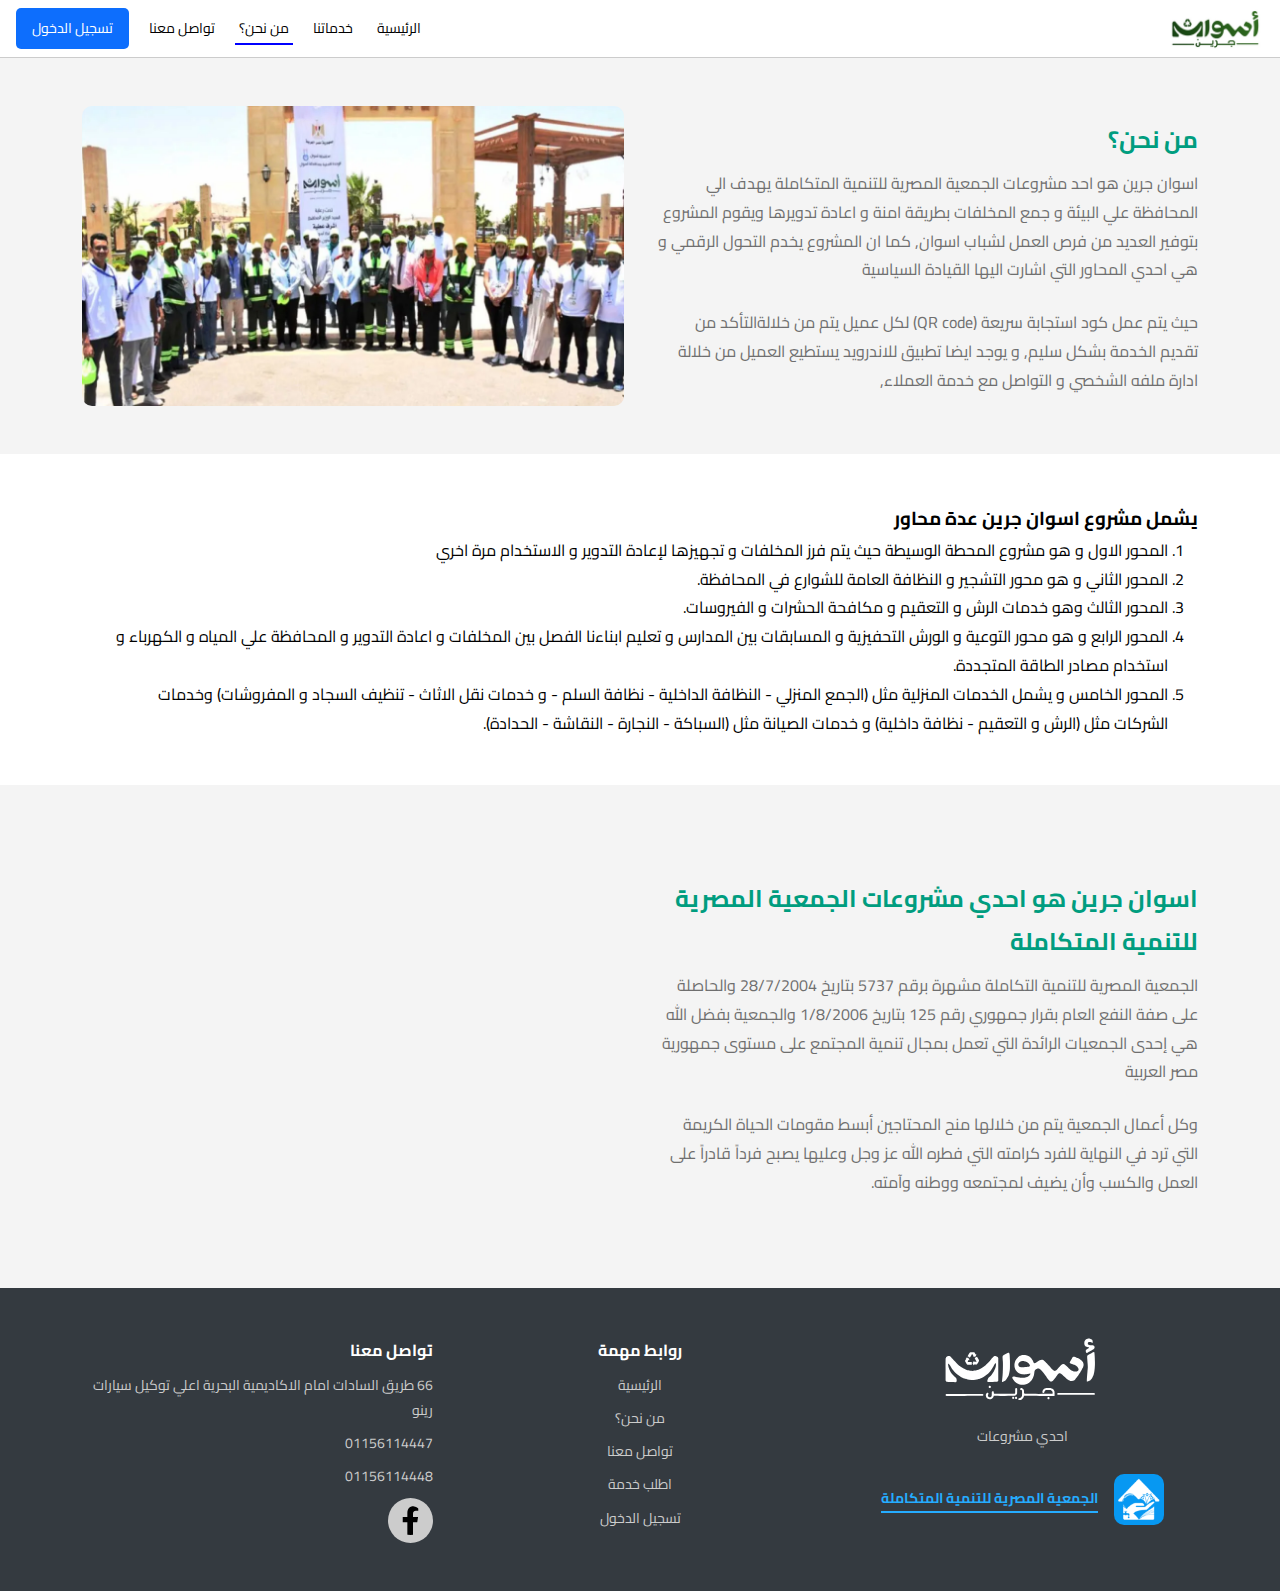
==== commit 52a80241: "fixed bugs" ====
--- a/about-us.html
+++ b/about-us.html
@@ -168,7 +168,7 @@
               alt="لوجو الموقع"
             />
           </a>
-          <p>احدي شركات</p>
+          <p>احدي مشروعات</p>
           <a class="association" href="https://www.es4id.com/">
             <img
               class="association-logo--sm"
--- a/static/stylesheets/index.css
+++ b/static/stylesheets/index.css
@@ -1,1413 +1 @@
-/*! normalize.css v8.0.1 | MIT License | github.com/necolas/normalize.css */
-/* Document
-   ========================================================================== */
-/**
- * 1. Correct the line height in all browsers.
- * 2. Prevent adjustments of font size after orientation changes in iOS.
- */
-html {
-  line-height: 1.15; /* 1 */
-  -webkit-text-size-adjust: 100%; /* 2 */
-}
-
-/* Sections
-       ========================================================================== */
-/**
-     * Remove the margin in all browsers.
-     */
-body {
-  margin: 0;
-}
-
-/**
-     * Render the `main` element consistently in IE.
-     */
-main {
-  display: block;
-}
-
-/**
-     * Correct the font size and margin on `h1` elements within `section` and
-     * `article` contexts in Chrome, Firefox, and Safari.
-     */
-h1 {
-  font-size: 2em;
-  margin: 0.67em 0;
-}
-
-/* Grouping content
-       ========================================================================== */
-/**
-     * 1. Add the correct box sizing in Firefox.
-     * 2. Show the overflow in Edge and IE.
-     */
-hr {
-  box-sizing: content-box; /* 1 */
-  height: 0; /* 1 */
-  overflow: visible; /* 2 */
-}
-
-/**
-     * 1. Correct the inheritance and scaling of font size in all browsers.
-     * 2. Correct the odd `em` font sizing in all browsers.
-     */
-pre {
-  font-family: monospace, monospace; /* 1 */
-  font-size: 1em; /* 2 */
-}
-
-/* Text-level semantics
-       ========================================================================== */
-/**
-     * Remove the gray background on active links in IE 10.
-     */
-a {
-  background-color: transparent;
-}
-
-/**
-     * 1. Remove the bottom border in Chrome 57-
-     * 2. Add the correct text decoration in Chrome, Edge, IE, Opera, and Safari.
-     */
-abbr[title] {
-  border-bottom: none; /* 1 */
-  text-decoration: underline; /* 2 */
-  -webkit-text-decoration: underline dotted;
-          text-decoration: underline dotted; /* 2 */
-}
-
-/**
-     * Add the correct font weight in Chrome, Edge, and Safari.
-     */
-b,
-strong {
-  font-weight: bolder;
-}
-
-/**
-     * 1. Correct the inheritance and scaling of font size in all browsers.
-     * 2. Correct the odd `em` font sizing in all browsers.
-     */
-code,
-kbd,
-samp {
-  font-family: monospace, monospace; /* 1 */
-  font-size: 1em; /* 2 */
-}
-
-/**
-     * Add the correct font size in all browsers.
-     */
-small {
-  font-size: 80%;
-}
-
-/**
-     * Prevent `sub` and `sup` elements from affecting the line height in
-     * all browsers.
-     */
-sub,
-sup {
-  font-size: 75%;
-  line-height: 0;
-  position: relative;
-  vertical-align: baseline;
-}
-
-sub {
-  bottom: -0.25em;
-}
-
-sup {
-  top: -0.5em;
-}
-
-/* Embedded content
-       ========================================================================== */
-/**
-     * Remove the border on images inside links in IE 10.
-     */
-img {
-  border-style: none;
-}
-
-/* Forms
-       ========================================================================== */
-/**
-     * 1. Change the font styles in all browsers.
-     * 2. Remove the margin in Firefox and Safari.
-     */
-button,
-input,
-optgroup,
-select,
-textarea {
-  font-family: inherit; /* 1 */
-  font-size: 100%; /* 1 */
-  line-height: 1.15; /* 1 */
-  margin: 0; /* 2 */
-}
-
-/**
-     * Show the overflow in IE.
-     * 1. Show the overflow in Edge.
-     */
-button,
-input {
-  /* 1 */
-  overflow: visible;
-}
-
-/**
-     * Remove the inheritance of text transform in Edge, Firefox, and IE.
-     * 1. Remove the inheritance of text transform in Firefox.
-     */
-button,
-select {
-  /* 1 */
-  text-transform: none;
-}
-
-/**
-     * Correct the inability to style clickable types in iOS and Safari.
-     */
-button,
-[type=button],
-[type=reset],
-[type=submit] {
-  -webkit-appearance: button;
-}
-
-/**
-     * Remove the inner border and padding in Firefox.
-     */
-button::-moz-focus-inner,
-[type=button]::-moz-focus-inner,
-[type=reset]::-moz-focus-inner,
-[type=submit]::-moz-focus-inner {
-  border-style: none;
-  padding: 0;
-}
-
-/**
-     * Restore the focus styles unset by the previous rule.
-     */
-button:-moz-focusring,
-[type=button]:-moz-focusring,
-[type=reset]:-moz-focusring,
-[type=submit]:-moz-focusring {
-  outline: 1px dotted ButtonText;
-}
-
-/**
-     * Correct the padding in Firefox.
-     */
-fieldset {
-  padding: 0.35em 0.75em 0.625em;
-}
-
-/**
-     * 1. Correct the text wrapping in Edge and IE.
-     * 2. Correct the color inheritance from `fieldset` elements in IE.
-     * 3. Remove the padding so developers are not caught out when they zero out
-     *    `fieldset` elements in all browsers.
-     */
-legend {
-  box-sizing: border-box; /* 1 */
-  color: inherit; /* 2 */
-  display: table; /* 1 */
-  max-width: 100%; /* 1 */
-  padding: 0; /* 3 */
-  white-space: normal; /* 1 */
-}
-
-/**
-     * Add the correct vertical alignment in Chrome, Firefox, and Opera.
-     */
-progress {
-  vertical-align: baseline;
-}
-
-/**
-     * Remove the default vertical scrollbar in IE 10+.
-     */
-textarea {
-  overflow: auto;
-}
-
-/**
-     * 1. Add the correct box sizing in IE 10.
-     * 2. Remove the padding in IE 10.
-     */
-[type=checkbox],
-[type=radio] {
-  box-sizing: border-box; /* 1 */
-  padding: 0; /* 2 */
-}
-
-/**
-     * Correct the cursor style of increment and decrement buttons in Chrome.
-     */
-[type=number]::-webkit-inner-spin-button,
-[type=number]::-webkit-outer-spin-button {
-  height: auto;
-}
-
-/**
-     * 1. Correct the odd appearance in Chrome and Safari.
-     * 2. Correct the outline style in Safari.
-     */
-[type=search] {
-  -webkit-appearance: textfield; /* 1 */
-  outline-offset: -2px; /* 2 */
-}
-
-/**
-     * Remove the inner padding in Chrome and Safari on macOS.
-     */
-[type=search]::-webkit-search-decoration {
-  -webkit-appearance: none;
-}
-
-/**
-     * 1. Correct the inability to style clickable types in iOS and Safari.
-     * 2. Change font properties to `inherit` in Safari.
-     */
-::-webkit-file-upload-button {
-  -webkit-appearance: button; /* 1 */
-  font: inherit; /* 2 */
-}
-
-/* Interactive
-       ========================================================================== */
-/*
-     * Add the correct display in Edge, IE 10+, and Firefox.
-     */
-details {
-  display: block;
-}
-
-/*
-     * Add the correct display in all browsers.
-     */
-summary {
-  display: list-item;
-}
-
-/* Misc
-       ========================================================================== */
-/**
-     * Add the correct display in IE 10+.
-     */
-template {
-  display: none;
-}
-
-/**
-     * Add the correct display in IE 10.
-     */
-[hidden] {
-  display: none;
-}
-
-@font-face {
-  font-family: "Cairo";
-  src: url("../assets/fonts/Cairo-Regular.ttf");
-  font-weight: 400;
-  font-display: swap;
-}
-@font-face {
-  font-family: "Cairo";
-  src: url("../assets/fonts/Cairo-Medium.ttf");
-  font-weight: 500;
-  font-display: swap;
-}
-@font-face {
-  font-family: "Cairo";
-  src: url("../assets/fonts/Cairo-Bold.ttf");
-  font-weight: 700;
-  font-display: swap;
-}
-:root {
-  --s1: 0.25rem;
-  --s2: 0.5rem;
-  --s3: 1rem;
-  --s4: 1.5rem;
-  --s5: 2rem;
-  --s6: 3rem;
-  /*Border radius*/
-  --bRadius1: 5px;
-  --bRadius2: 10px;
-  /* Font sizes */
-  --fs1: 12px;
-  --fs2: 14px;
-  --fs3: 16px;
-  --fs4: 20px;
-  --fs5: 24px;
-  --fs6: 32px;
-  /* Colors */
-  --borderColor: #d9d9d9;
-  --lineColor: #e8e8e8;
-  --secondary: #767676;
-  --grey-100: #f4f4f4;
-  --grey-200: #e8e8e8;
-  --grey-400: #bbb;
-  --light-green: #00b894;
-  --green: #2f6a20;
-  --green-disabled: #80dbc9;
-  --warning: #ffc107;
-  --red: #dc3545;
-  --blue: #0d6efd;
-  --blue-disabled: #81b2f9;
-  --purple: #6c5ce7;
-  --light-blue: #ddebff;
-  --foreground: #fff;
-  --dark: #343a40;
-  /**/
-  --box-shadow1: rgba(50, 50, 93, 0.25) 0px 2px 5px -1px,
-    rgba(0, 0, 0, 0.3) 0px 1px 3px -1px;
-}
-
-* {
-  padding: 0;
-  margin: 0;
-  box-sizing: border-box;
-  font-family: "Cairo", sans-serif;
-  scroll-behavior: smooth;
-}
-
-html {
-  line-height: 1.8;
-}
-
-body {
-  background-color: #f5f5f5;
-}
-
-input,
-textarea,
-select {
-  padding: var(--s2);
-  font-size: var(--fs3);
-  border: 1px solid var(--borderColor);
-  border-radius: var(--bRadius1);
-  resize: none;
-  color: inherit;
-}
-
-select {
-  padding: 0;
-}
-
-select:focus-visible {
-  outline: none;
-}
-
-button {
-  border: none;
-  background-color: inherit;
-}
-
-button:focus,
-input:focus {
-  outline: none;
-  box-shadow: rgba(3, 214, 107, 0.3) 0px 0px 0px 2px;
-}
-
-button:not(:disabled) {
-  cursor: pointer;
-}
-
-a {
-  display: inline-block;
-  color: inherit;
-  text-decoration: none;
-}
-
-ul {
-  list-style: none;
-}
-
-ol {
-  padding-left: 30px;
-  padding-right: 30px;
-}
-
-svg {
-  vertical-align: middle;
-  pointer-events: none;
-}
-
-img {
-  vertical-align: bottom;
-  width: 100%;
-  height: 100%;
-  -o-object-fit: cover;
-     object-fit: cover;
-}
-
-.navbar {
-  display: flex;
-  justify-content: space-between;
-  align-items: center;
-  padding: var(--s2) var(--s3);
-  border-bottom: 1px solid #ccc;
-  background-color: #fff;
-  font-size: var(--fs2);
-}
-
-.navbar__logo {
-  width: 96px;
-  height: 40px;
-  vertical-align: bottom;
-} /*# sourceMappingURL=landing-page.css.map */
-.nav-toggler {
-  display: none;
-  width: 36px;
-}
-
-.nav__body {
-  display: flex;
-  align-items: center;
-  gap: var(--s3);
-}
-
-.nav__close {
-  display: none;
-  width: 100%;
-  text-align: left;
-}
-
-.navbar__link {
-  position: relative;
-  padding: var(--s1);
-}
-
-.navbar__link::after {
-  content: "";
-  position: absolute;
-  bottom: 0;
-  right: 0;
-  width: 0;
-  height: 2px;
-  background-color: blue;
-  transition: all 0.35s;
-}
-
-.navbar__link:hover::after,
-.navbar__link.active::after {
-  width: 100%;
-}
-
-@media (max-width: 767px) {
-  .nav-toggler {
-    display: block;
-  }
-}
-.btn {
-  padding: var(--s2) var(--s3);
-  border-radius: var(--bRadius1);
-}
-
-.btn--sm {
-  padding: var(--s1) var(--s2);
-  border-radius: var(--bRadius1);
-  font-size: var(--fs2);
-}
-
-.btn--secondary {
-  background-color: var(--grey-200);
-  color: var(--secondary);
-}
-
-.btn--light-green {
-  background-color: var(--light-green);
-  color: #fff;
-}
-
-.btn--green {
-  background-color: var(--green);
-  color: #fff;
-}
-
-.btn--green.btn--loading {
-  opacity: 0.5;
-}
-
-.btn--green-disabled {
-  background-color: var(--green-disabled);
-}
-
-.btn--blue {
-  background-color: var(--blue);
-  color: #fff;
-}
-
-.btn--blue-disabled {
-  background-color: var(--blue-disabled);
-  color: #fff;
-}
-
-.btn-underlined--blue {
-  border-bottom: 2px solid var(--blue);
-  color: var(--blue);
-}
-
-.btn--link {
-  color: var(--blue);
-}
-
-.btn-link--sec {
-  color: var(--secondary);
-  padding-bottom: var(--s2);
-}
-
-.container,
-.container-fluid,
-.container-xxl,
-.container-xl,
-.container-lg,
-.container-md,
-.container-sm {
-  width: 100%;
-  padding-right: var(--bs-gutter-x, 0.75rem);
-  padding-left: var(--bs-gutter-x, 0.75rem);
-  margin-right: auto;
-  margin-left: auto;
-}
-
-@media (min-width: 576px) {
-  .container-sm,
-.container {
-    max-width: 540px;
-  }
-}
-@media (min-width: 768px) {
-  .container-md,
-.container-sm,
-.container {
-    max-width: 720px;
-  }
-}
-@media (min-width: 992px) {
-  .container-lg,
-.container-md,
-.container-sm,
-.container {
-    max-width: 960px;
-  }
-}
-@media (min-width: 1200px) {
-  .container-xl,
-.container-lg,
-.container-md,
-.container-sm,
-.container {
-    max-width: 1140px;
-  }
-}
-@media (min-width: 1400px) {
-  .container-xxl,
-.container-xl,
-.container-lg,
-.container-md,
-.container-sm,
-.container {
-    max-width: 1320px;
-  }
-}
-.card {
-  overflow: hidden;
-  transform: translateX(-50%);
-  opacity: 0;
-  border-radius: var(--bRadius1);
-  background-color: #fff;
-  text-align: right;
-  transition: all 0.5s ease-in-out;
-}
-
-.card.show {
-  opacity: 1;
-  transform: translateX(0);
-}
-
-.card__img-holder {
-  position: relative;
-  height: 200px;
-}
-
-.card__img {
-  position: absolute;
-  width: 100%;
-  height: 100%;
-}
-
-.card__img-caption {
-  position: absolute;
-  bottom: 0;
-  left: 0;
-  width: 100%;
-  padding: var(--s2) var(--s3);
-  background-color: rgba(0, 0, 0, 0.4);
-  color: #fff;
-  font-size: var(--fs3);
-  font-weight: 500;
-}
-
-.card__body {
-  display: flex;
-  flex-direction: column;
-  justify-content: space-between;
-  align-items: flex-start;
-  row-gap: var(--s2);
-  padding: var(--s3);
-}
-
-.card__text {
-  color: var(--secondary);
-  font-size: var(--fs3);
-}
-
-.overlay {
-  position: absolute;
-  top: 0;
-  left: 0;
-  z-index: 5;
-  width: 100%;
-  height: 100%;
-  background-color: rgba(0, 0, 0, 0.4);
-}
-
-.form {
-  display: flex;
-  flex-direction: column;
-  align-items: flex-start;
-  row-gap: var(--s3);
-  z-index: 2;
-  max-width: 400px;
-  padding: var(--s3);
-  border-radius: var(--bRadius1);
-  margin: auto;
-  background-color: #fff;
-}
-
-.form__img {
-  width: 120px;
-  height: 50px;
-}
-
-.form__group--inline {
-  display: flex;
-  align-items: flex-start;
-  gap: var(--s2);
-  width: 100%;
-}
-
-.form__group {
-  display: flex;
-  flex-direction: column;
-  row-gap: var(--s2);
-  width: 100%;
-  min-width: 100px;
-}
-
-.form__link {
-  color: var(--secondary);
-  font-size: var(--fs2);
-}
-
-.form__label {
-  color: var(--secondary);
-  font-size: var(--fs3);
-}
-
-.form__validation-msg {
-  display: none;
-  color: var(--red);
-  font-size: var(--fs1);
-}
-
-textarea[data-invalid=true],
-input[data-invalid=true] {
-  border: 1px solid var(--red);
-}
-
-textarea[data-invalid=true] ~ .form__validation-msg,
-input[data-invalid=true] ~ .form__validation-msg {
-  display: block;
-}
-
-.contact-us__form {
-  display: flex;
-  flex-direction: column;
-  row-gap: var(--s3);
-  max-width: 400px;
-  padding: var(--s3);
-  border-radius: var(--bRadius1);
-}
-
-.link {
-  color: var(--blue);
-}
-
-.link:hover {
-  text-decoration: underline;
-}
-
-.fs-1 {
-  font-size: var(--fs1);
-}
-
-.gap-1 {
-  gap: var(--s1);
-}
-
-.mt-1 {
-  margin-top: var(--s1);
-}
-
-.fs-2 {
-  font-size: var(--fs2);
-}
-
-.gap-2 {
-  gap: var(--s2);
-}
-
-.mt-2 {
-  margin-top: var(--s2);
-}
-
-.fs-3 {
-  font-size: var(--fs3);
-}
-
-.gap-3 {
-  gap: var(--s3);
-}
-
-.mt-3 {
-  margin-top: var(--s3);
-}
-
-.fs-4 {
-  font-size: var(--fs4);
-}
-
-.gap-4 {
-  gap: var(--s4);
-}
-
-.mt-4 {
-  margin-top: var(--s4);
-}
-
-.fs-5 {
-  font-size: var(--fs5);
-}
-
-.gap-5 {
-  gap: var(--s5);
-}
-
-.mt-5 {
-  margin-top: var(--s5);
-}
-
-.fs-6 {
-  font-size: var(--fs6);
-}
-
-.gap-6 {
-  gap: var(--s6);
-}
-
-.mt-6 {
-  margin-top: var(--s6);
-}
-
-.small {
-  font-size: var(--fs2);
-}
-
-.hidden {
-  display: none;
-}
-
-.text--secondary {
-  color: var(--secondary);
-}
-
-.flex {
-  display: flex;
-}
-
-.justify-center {
-  justify-content: center;
-}
-
-.align-start {
-  align-items: flex-start;
-}
-
-.align-center {
-  align-items: center;
-}
-
-.text-center {
-  text-align: center;
-}
-
-.w-50 {
-  width: 50%;
-}
-
-.c-blue {
-  color: var(--blue);
-}
-
-.c-light-green {
-  color: var(--light-green);
-}
-
-.c-purple {
-  color: var(--purple);
-}
-
-.splide__arrow {
-  font-size: 24px;
-}
-
-.splide__pagination {
-  position: absolute;
-  bottom: 24px;
-  left: 0;
-  width: 100%;
-}
-
-.splide__pagination__page {
-  width: 24px;
-  height: 6px;
-  border-radius: 0;
-  margin: 4px;
-  background-color: #938d87;
-}
-
-.splide__pagination__page.is-active {
-  transform: none;
-  background-color: #fff;
-}
-
-.splide__slide:nth-of-type(1) .hero-carousel__item {
-  background-image: url("../assets/images/hero-image-1.webp");
-}
-
-.preloader {
-  position: fixed;
-  top: 0;
-  left: 0;
-  z-index: 3;
-  display: flex;
-  flex-direction: column;
-  justify-content: center;
-  align-items: center;
-  width: 100%;
-  height: 100%;
-  background-color: #fff;
-}
-
-.preloader__img {
-  width: 160px;
-  height: 80px;
-}
-
-.spinner {
-  display: block;
-  width: 24px;
-  height: 24px;
-  border-width: 2px;
-  border-style: solid;
-  border-color: var(--green) transparent;
-  border-radius: 50%;
-  margin-top: var(--s3);
-  -webkit-animation: spin 1s infinite linear;
-          animation: spin 1s infinite linear;
-}
-
-@-webkit-keyframes spin {
-  from {
-    transform: rotate(0);
-  }
-  to {
-    transform: rotate(360deg);
-  }
-}
-
-@keyframes spin {
-  from {
-    transform: rotate(0);
-  }
-  to {
-    transform: rotate(360deg);
-  }
-}
-.hero-carousel__item {
-  height: calc(100vh - 58px);
-  background-size: cover;
-  background-color: #ccc;
-  color: #fff;
-  font-size: var(--fs3);
-  text-align: center;
-}
-
-.hero-carousel__caption {
-  position: absolute;
-  top: 50%;
-  left: 50%;
-  transform: translate(-50%, -40%);
-  opacity: 0;
-  display: flex;
-  flex-direction: column;
-  align-items: center;
-  gap: var(--s3);
-  z-index: 10;
-  width: 500px;
-  max-width: 90%;
-  padding: var(--s3);
-  border-radius: var(--bRadius2);
-  background-color: rgba(0, 0, 0, 0.6);
-  transition: all 0.5s ease-in-out;
-}
-
-.hero-carousel__caption.show {
-  transform: translate(-50%, -50%);
-  opacity: 1;
-}
-
-.section {
-  overflow: hidden;
-  padding-top: var(--s6);
-  padding-bottom: var(--s6);
-  background-color: #fff;
-  font-size: var(--fs3);
-}
-
-.section__grid {
-  display: grid;
-  grid-template-columns: repeat(2, 1fr);
-  align-items: center;
-  gap: var(--s5);
-}
-
-.section--grey {
-  background-color: var(--grey-100);
-  color: #6f6f6f;
-}
-
-.section-title {
-  font-size: var(--fs5);
-  color: #009d7f;
-}
-
-.paragraph-section {
-  display: flex;
-  flex-direction: column;
-  gap: var(--s4);
-  margin-top: var(--s2);
-}
-
-.company-owner {
-  display: flex;
-  justify-content: center;
-  flex-direction: column;
-  align-items: center;
-  gap: var(--s3);
-  opacity: 0;
-  transform: translateY(16px);
-  font-size: var(--fs4);
-  transition: all 0.5s ease-in-out;
-}
-
-.company-owner.show {
-  transform: translateY(0);
-  opacity: 1;
-}
-
-.association {
-  display: flex;
-  align-items: center;
-  margin: auto;
-}
-
-.association-logo {
-  width: 100px;
-  height: 100px;
-  padding: var(--s2);
-  border-radius: var(--bRadius2);
-  background-color: #0798f2;
-  -o-object-fit: cover;
-     object-fit: cover;
-}
-
-.association-link {
-  display: inline-block;
-  margin-right: var(--s3);
-  border-bottom: 2px solid #0073ba;
-  color: #0073ba;
-}
-
-.show .about-us__text,
-.show .about-us__img {
-  transform: translateX(0);
-  opacity: 1;
-}
-
-.about-us__img {
-  display: block;
-  height: 300px;
-  transform: translateX(-50%);
-  opacity: 0;
-  -o-object-fit: cover;
-     object-fit: cover;
-  border-radius: var(--bRadius2);
-  background-color: var(--grey-100);
-  transition: all 0.5s ease-in-out;
-}
-
-.about-us__text {
-  transform: translateX(50%);
-  opacity: 0;
-  transition: all 0.5s ease-in-out;
-}
-
-.our-vision__image {
-  height: 300px;
-  transform: translateX(50%);
-  opacity: 0;
-  border-radius: var(--bRadius2);
-  background-color: #ccc;
-  transition: all 0.5s ease-in-out;
-}
-
-.show .our-vision__image {
-  transform: translateX(0);
-  opacity: 1;
-}
-
-.our-vision__text {
-  transform: translateX(-50%);
-  opacity: 0;
-  transition: all 0.5s ease-in-out;
-}
-
-.show .our-vision__text {
-  transform: translateX(0);
-  opacity: 1;
-}
-
-.our-services {
-  display: grid;
-  grid-template-columns: repeat(auto-fill, minmax(270px, 1fr));
-  align-items: flex-start;
-  gap: var(--s3);
-}
-
-.stats-section {
-  text-align: center;
-  background-color: var(--dark);
-  color: var(--grey-400);
-}
-
-.stats__body {
-  display: flex;
-  justify-content: center;
-  flex-wrap: wrap;
-  gap: 7rem;
-}
-
-.stats__number {
-  font-size: 2.5rem;
-}
-
-.our-activities__slider {
-  transform: scale(0.8);
-  opacity: 0;
-  transition: all 0.5s ease-in-out;
-}
-
-.show .our-activities__slider {
-  transform: scale(1);
-  opacity: 1;
-}
-
-.our-activities__item {
-  position: relative;
-  overflow: hidden;
-  height: 200px;
-  border-radius: var(--bRadius2);
-  background-color: #ccc;
-}
-
-.our-activities__caption {
-  position: absolute;
-  bottom: 0;
-  left: 0;
-  z-index: 10;
-  width: 100%;
-  padding: var(--s2);
-  color: #fff;
-  text-align: right;
-}
-
-.our-activities__slider .splide__track {
-  padding-left: 30px !important;
-}
-
-.our-news {
-  display: grid;
-  grid-template-columns: repeat(auto-fill, minmax(280px, 1fr));
-  justify-content: center;
-  gap: var(--s3);
-  margin-top: var(--s3);
-  text-align: right;
-}
-
-.our-news__item {
-  transform: translateX(-50%);
-  opacity: 0;
-  transition: all 0.5s ease-in-out;
-}
-
-.our-news__item.show {
-  transform: translateX(0);
-  opacity: 1;
-}
-
-.our-news__img {
-  height: 200px;
-  border-radius: var(--bRadius2);
-}
-
-.our-news__body {
-  padding: var(--s2);
-}
-
-.our-news__title {
-  padding-top: var(--s2);
-  padding-bottom: var(--s2);
-  color: #000;
-  font-weight: bold;
-}
-
-.our-news__text {
-  font-size: var(--fs2);
-}
-
-.footer {
-  background-color: var(--dark);
-  color: #ccc;
-  font-size: var(--fs2);
-}
-
-.footer__title {
-  color: #fff;
-  font-size: var(--fs3);
-}
-
-.footer__section {
-  display: grid;
-  grid-template-columns: repeat(auto-fit, minmax(250px, 1fr));
-  gap: 2rem;
-}
-
-.footer__column {
-  display: flex;
-  flex-direction: column;
-  gap: var(--s2);
-  transition: all 0.5s ease-in-out;
-}
-
-.footer__column {
-  transform: translateX(50%);
-  opacity: 0;
-}
-
-.footer__column.show {
-  transform: translate(0);
-  opacity: 1;
-}
-
-.footer__association-link {
-  border-bottom: 2px solid #25acff;
-  color: #25acff;
-}
-
-.footer__sitemap {
-  align-items: center;
-}
-
-.sitemap__item:hover {
-  color: #fff;
-}
-
-.footer__social-icon {
-  width: 45px;
-  height: 45px;
-  padding: var(--s2);
-  border-radius: 50%;
-  background-color: #ccc;
-  color: #000;
-}
-
-.logo {
-  width: 180px;
-  height: 80px;
-}
-
-.association-logo--sm {
-  width: 50px;
-  padding: var(--s1);
-  border-radius: var(--bRadius2);
-  background-color: #0798f2;
-}
-
-/* Start contact-us.html */
-.contact-us {
-  max-width: 400px;
-  margin: auto;
-}
-
-.contact-us__info {
-  display: flex;
-  flex-direction: column;
-  gap: var(--s3);
-}
-
-/* Start our-services.html */
-.services-holder {
-  display: grid;
-  grid-template-columns: repeat(auto-fill, minmax(200px, 1fr));
-  gap: var(--s3);
-}
-
-.services-holder__service {
-  display: block;
-  padding: var(--s3);
-  border-radius: var(--bRadius2);
-  background-color: var(--green);
-  color: #fff;
-  text-align: center;
-}
-
-.services-holder__icon {
-  width: 65px;
-  height: 65px;
-  margin-bottom: var(--s3);
-}
-
-/* start register.html */
-.success-message {
-  max-width: 400px;
-  padding: var(--s3);
-  border-radius: var(--bRadius2);
-  margin: auto;
-  background-color: #fff;
-  text-align: center;
-}
-
-@media (max-width: 992px) {
-  .about-us__img,
-.our-vision__image,
-.our-activities__item {
-    height: 200px;
-  }
-}
-@media (max-width: 767px) {
-  :root {
-    --fs3: 14px;
-    --fs4: 16px;
-    --fs5: 20px;
-  }
-  .navbar__nav {
-    position: fixed;
-    top: 0;
-    left: 0;
-    transform: translateX(-100%);
-    z-index: 8;
-    width: 300px;
-    max-width: 80%;
-    padding: var(--s3);
-    background-color: #fff;
-    transition: all 0.5s;
-  }
-  .nav__close {
-    display: block;
-  }
-  .nav__body {
-    flex-direction: column;
-    height: 100vh;
-  }
-  .navbar__nav.active {
-    transform: translateX(0);
-  }
-  .navbar__link {
-    width: 100%;
-  }
-  .section--first {
-    padding-top: var(--s3);
-  }
-  .section__grid {
-    grid-template-columns: 1fr;
-    gap: var(--s5);
-  }
-  .association {
-    font-size: var(--fs2);
-  }
-  .association-logo {
-    width: 58px;
-    height: 58px;
-  }
-  .association-link {
-    margin-right: var(--s2);
-    font-size: var(--fs2);
-  }
-  .about-us__images {
-    gap: var(--s2);
-  }
-  .our-services {
-    flex-wrap: wrap;
-  }
-  .stats__body {
-    flex-direction: column;
-    gap: 3rem;
-  }
-  .stats__number {
-    font-size: 30px;
-  }
-  .our-activities__slider .splide__track,
-.our-news__slider .splide__track {
-    padding-left: 20px !important;
-  }
-  .about-us__img,
-.our-vision__image,
-.our-activities__item {
-    height: 200px;
-  }
-  .footer__section {
-    align-items: center;
-    flex-direction: column;
-    gap: 2rem;
-    text-align: center;
-  }
-  .footer__column {
-    align-items: center;
-  }
-}
-@media (max-width: 576px) {
-  .about-us__img,
-.our-vision__image,
-.our-activities__item,
-.our-news__img {
-    height: 180px;
-  }
-}/*# sourceMappingURL=index.css.map */+/*! normalize.css v8.0.1 | MIT License | github.com/necolas/normalize.css */html{line-height:1.15;-webkit-text-size-adjust:100%}body{margin:0}main{display:block}h1{font-size:2em;margin:0.67em 0}hr{-webkit-box-sizing:content-box;box-sizing:content-box;height:0;overflow:visible}pre{font-family:monospace,monospace;font-size:1em}a{background-color:transparent}abbr[title]{border-bottom:none;text-decoration:underline;-webkit-text-decoration:underline dotted;text-decoration:underline dotted}b,strong{font-weight:bolder}code,kbd,samp{font-family:monospace,monospace;font-size:1em}small{font-size:80%}sub,sup{font-size:75%;line-height:0;position:relative;vertical-align:baseline}sub{bottom:-0.25em}sup{top:-0.5em}img{border-style:none}button,input,optgroup,select,textarea{font-family:inherit;font-size:100%;line-height:1.15;margin:0}button,input{overflow:visible}button,select{text-transform:none}[type=button],[type=reset],[type=submit],button{-webkit-appearance:button}[type=button]::-moz-focus-inner,[type=reset]::-moz-focus-inner,[type=submit]::-moz-focus-inner,button::-moz-focus-inner{border-style:none;padding:0}[type=button]:-moz-focusring,[type=reset]:-moz-focusring,[type=submit]:-moz-focusring,button:-moz-focusring{outline:1px dotted ButtonText}fieldset{padding:0.35em 0.75em 0.625em}legend{-webkit-box-sizing:border-box;box-sizing:border-box;color:inherit;display:table;max-width:100%;padding:0;white-space:normal}progress{vertical-align:baseline}textarea{overflow:auto}[type=checkbox],[type=radio]{-webkit-box-sizing:border-box;box-sizing:border-box;padding:0}[type=number]::-webkit-inner-spin-button,[type=number]::-webkit-outer-spin-button{height:auto}[type=search]{-webkit-appearance:textfield;outline-offset:-2px}[type=search]::-webkit-search-decoration{-webkit-appearance:none}::-webkit-file-upload-button{-webkit-appearance:button;font:inherit}details{display:block}summary{display:list-item}template{display:none}[hidden]{display:none}@font-face{font-family:"Cairo";src:url("../assets/fonts/Cairo-Regular.ttf");font-weight:400;font-display:swap}@font-face{font-family:"Cairo";src:url("../assets/fonts/Cairo-Medium.ttf");font-weight:500;font-display:swap}@font-face{font-family:"Cairo";src:url("../assets/fonts/Cairo-Bold.ttf");font-weight:700;font-display:swap}:root{--s1:0.25rem;--s2:0.5rem;--s3:1rem;--s4:1.5rem;--s5:2rem;--s6:3rem;--bRadius1:5px;--bRadius2:10px;--fs1:12px;--fs2:14px;--fs3:16px;--fs4:20px;--fs5:24px;--fs6:32px;--borderColor:#d9d9d9;--lineColor:#e8e8e8;--secondary:#767676;--grey-100:#f4f4f4;--grey-200:#e8e8e8;--grey-400:#bbb;--light-green:#00b894;--green:#2f6a20;--green-disabled:#80dbc9;--warning:#ffc107;--red:#dc3545;--blue:#0d6efd;--blue-disabled:#81b2f9;--purple:#6c5ce7;--light-blue:#ddebff;--foreground:#fff;--dark:#343a40;--box-shadow1:rgba(50,50,93,0.25) 0px 2px 5px -1px,rgba(0,0,0,0.3) 0px 1px 3px -1px}*{padding:0;margin:0;-webkit-box-sizing:border-box;box-sizing:border-box;font-family:"Cairo",sans-serif;scroll-behavior:smooth}html{line-height:1.8}body{background-color:#f5f5f5}input,select,textarea{padding:var(--s2);font-size:var(--fs3);border:1px solid var(--borderColor);border-radius:var(--bRadius1);resize:none;color:inherit}select{padding:0}select:focus-visible{outline:none}button{border:none;background-color:inherit}button:focus,input:focus{outline:none;-webkit-box-shadow:rgba(3,214,107,0.3) 0px 0px 0px 2px;box-shadow:rgba(3,214,107,0.3) 0px 0px 0px 2px}button:not(:disabled){cursor:pointer}a{display:inline-block;color:inherit;text-decoration:none}ul{list-style:none}ol{padding-left:30px;padding-right:30px}svg{vertical-align:middle;pointer-events:none}img{vertical-align:bottom;width:100%;height:100%;-o-object-fit:cover;object-fit:cover}.navbar{display:-webkit-box;display:-ms-flexbox;display:flex;-webkit-box-pack:justify;-ms-flex-pack:justify;justify-content:space-between;-webkit-box-align:center;-ms-flex-align:center;align-items:center;padding:var(--s2) var(--s3);border-bottom:1px solid #ccc;background-color:#fff;font-size:var(--fs2)}.navbar__logo{width:96px;height:40px;vertical-align:bottom}.nav-toggler{display:none;width:36px}.nav__body{display:-webkit-box;display:-ms-flexbox;display:flex;-webkit-box-align:center;-ms-flex-align:center;align-items:center;gap:var(--s3)}.nav__close{display:none;width:100%;text-align:left}.navbar__link{position:relative;padding:var(--s1)}.navbar__link:after{content:"";position:absolute;bottom:0;right:0;width:0;height:2px;background-color:blue;-webkit-transition:all 0.35s;transition:all 0.35s}.navbar__link.active:after,.navbar__link:hover:after{width:100%}@media (max-width:767px){.nav-toggler{display:block}}.btn{padding:var(--s2) var(--s3);border-radius:var(--bRadius1)}.btn--sm{padding:var(--s1) var(--s2);border-radius:var(--bRadius1);font-size:var(--fs2)}.btn--secondary{background-color:var(--grey-200);color:var(--secondary)}.btn--light-green{background-color:var(--light-green);color:#fff}.btn--green{background-color:var(--green);color:#fff}.btn--green.btn--loading{opacity:0.5}.btn--green-disabled{background-color:var(--green-disabled)}.btn--blue{background-color:var(--blue);color:#fff}.btn--blue-disabled{background-color:var(--blue-disabled);color:#fff}.btn-underlined--blue{border-bottom:2px solid var(--blue);color:var(--blue)}.btn--link{color:var(--blue)}.btn-link--sec{color:var(--secondary);padding-bottom:var(--s2)}.container,.container-fluid,.container-lg,.container-md,.container-sm,.container-xl,.container-xxl{width:100%;padding-right:var(--bs-gutter-x,0.75rem);padding-left:var(--bs-gutter-x,0.75rem);margin-right:auto;margin-left:auto}@media (min-width:576px){.container,.container-sm{max-width:540px}}@media (min-width:768px){.container,.container-md,.container-sm{max-width:720px}}@media (min-width:992px){.container,.container-lg,.container-md,.container-sm{max-width:960px}}@media (min-width:1200px){.container,.container-lg,.container-md,.container-sm,.container-xl{max-width:1140px}}@media (min-width:1400px){.container,.container-lg,.container-md,.container-sm,.container-xl,.container-xxl{max-width:1320px}}.card{overflow:hidden;-webkit-transform:translateX(-50%);transform:translateX(-50%);opacity:0;border-radius:var(--bRadius1);background-color:#fff;text-align:right;-webkit-transition:all 0.5s ease-in-out;transition:all 0.5s ease-in-out}.card.show{opacity:1;-webkit-transform:translateX(0);transform:translateX(0)}.card__img-holder{position:relative;height:200px}.card__img{position:absolute;width:100%;height:100%}.card__img-caption{position:absolute;bottom:0;left:0;width:100%;padding:var(--s2) var(--s3);background-color:rgba(0,0,0,0.4);color:#fff;font-size:var(--fs3);font-weight:500}.card__body{display:-webkit-box;display:-ms-flexbox;display:flex;-webkit-box-orient:vertical;-webkit-box-direction:normal;-ms-flex-direction:column;flex-direction:column;-webkit-box-pack:justify;-ms-flex-pack:justify;justify-content:space-between;-webkit-box-align:start;-ms-flex-align:start;align-items:flex-start;row-gap:var(--s2);padding:var(--s3)}.card__text{color:var(--secondary);font-size:var(--fs3)}.overlay{position:absolute;top:0;left:0;z-index:5;width:100%;height:100%;background-color:rgba(0,0,0,0.4)}.form{display:-webkit-box;display:-ms-flexbox;display:flex;-webkit-box-orient:vertical;-webkit-box-direction:normal;-ms-flex-direction:column;flex-direction:column;-webkit-box-align:start;-ms-flex-align:start;align-items:flex-start;row-gap:var(--s3);z-index:2;max-width:400px;padding:var(--s3);border-radius:var(--bRadius1);margin:auto;background-color:#fff}.form__img{width:120px;height:50px}.form__group--inline{display:-webkit-box;display:-ms-flexbox;display:flex;-webkit-box-align:start;-ms-flex-align:start;align-items:flex-start;gap:var(--s2);width:100%}.form__group{display:-webkit-box;display:-ms-flexbox;display:flex;-webkit-box-orient:vertical;-webkit-box-direction:normal;-ms-flex-direction:column;flex-direction:column;row-gap:var(--s2);width:100%;min-width:100px}.form__link{color:var(--secondary);font-size:var(--fs2)}.form__label{color:var(--secondary);font-size:var(--fs3)}.form__validation-msg{display:none;color:var(--red);font-size:var(--fs1)}input[data-invalid=true],textarea[data-invalid=true]{border:1px solid var(--red)}input[data-invalid=true]~.form__validation-msg,textarea[data-invalid=true]~.form__validation-msg{display:block}.contact-us__form{display:-webkit-box;display:-ms-flexbox;display:flex;-webkit-box-orient:vertical;-webkit-box-direction:normal;-ms-flex-direction:column;flex-direction:column;row-gap:var(--s3);max-width:400px;padding:var(--s3);border-radius:var(--bRadius1)}.link{color:var(--blue)}.link:hover{text-decoration:underline}.fs-1{font-size:var(--fs1)}.gap-1{gap:var(--s1)}.mt-1{margin-top:var(--s1)}.fs-2{font-size:var(--fs2)}.gap-2{gap:var(--s2)}.mt-2{margin-top:var(--s2)}.fs-3{font-size:var(--fs3)}.gap-3{gap:var(--s3)}.mt-3{margin-top:var(--s3)}.fs-4{font-size:var(--fs4)}.gap-4{gap:var(--s4)}.mt-4{margin-top:var(--s4)}.fs-5{font-size:var(--fs5)}.gap-5{gap:var(--s5)}.mt-5{margin-top:var(--s5)}.fs-6{font-size:var(--fs6)}.gap-6{gap:var(--s6)}.mt-6{margin-top:var(--s6)}.small{font-size:var(--fs2)}.hidden{display:none}.text--secondary{color:var(--secondary)}.flex{display:-webkit-box;display:-ms-flexbox;display:flex}.justify-center{-webkit-box-pack:center;-ms-flex-pack:center;justify-content:center}.align-start{-webkit-box-align:start;-ms-flex-align:start;align-items:flex-start}.align-center{-webkit-box-align:center;-ms-flex-align:center;align-items:center}.text-center{text-align:center}.w-50{width:50%}.c-blue{color:var(--blue)}.c-light-green{color:var(--light-green)}.c-purple{color:var(--purple)}.splide__arrow{font-size:24px}.splide__pagination{position:absolute;bottom:24px;left:0;width:100%}.splide__pagination__page{width:24px;height:6px;border-radius:0;margin:4px;background-color:#938d87}.splide__pagination__page.is-active{-webkit-transform:none;transform:none;background-color:#fff}.splide__slide:first-of-type .hero-carousel__item{background-image:url("../assets/images/hero-image-1.webp")}.preloader{position:fixed;top:0;left:0;z-index:3;display:-webkit-box;display:-ms-flexbox;display:flex;-webkit-box-orient:vertical;-webkit-box-direction:normal;-ms-flex-direction:column;flex-direction:column;-webkit-box-pack:center;-ms-flex-pack:center;justify-content:center;-webkit-box-align:center;-ms-flex-align:center;align-items:center;width:100%;height:100%;background-color:#fff}.preloader__img{width:160px;height:80px}.preloader__img--first{width:252px;height:115px}.spinner{display:block;width:24px;height:24px;border-width:2px;border-style:solid;border-color:var(--green) transparent;border-radius:50%;margin-top:var(--s3);-webkit-animation:spin 1s infinite linear;animation:spin 1s infinite linear}@-webkit-keyframes spin{0%{-webkit-transform:rotate(0);transform:rotate(0)}to{-webkit-transform:rotate(360deg);transform:rotate(360deg)}}@keyframes spin{0%{-webkit-transform:rotate(0);transform:rotate(0)}to{-webkit-transform:rotate(360deg);transform:rotate(360deg)}}.hero-carousel__item{height:calc(100vh - 58px);background-size:cover;background-color:#ccc;color:#fff;font-size:var(--fs3);text-align:center}.hero-carousel__caption{position:absolute;top:50%;left:50%;-webkit-transform:translate(-50%,-40%);transform:translate(-50%,-40%);opacity:0;display:-webkit-box;display:-ms-flexbox;display:flex;-webkit-box-orient:vertical;-webkit-box-direction:normal;-ms-flex-direction:column;flex-direction:column;-webkit-box-align:center;-ms-flex-align:center;align-items:center;gap:var(--s3);z-index:10;width:500px;max-width:90%;padding:var(--s3);border-radius:var(--bRadius2);background-color:rgba(0,0,0,0.6);-webkit-transition:all 0.5s ease-in-out;transition:all 0.5s ease-in-out}.hero-carousel__caption.show{-webkit-transform:translate(-50%,-50%);transform:translate(-50%,-50%);opacity:1}.section{overflow:hidden;padding-top:var(--s6);padding-bottom:var(--s6);background-color:#fff;font-size:var(--fs3)}.section__grid{display:-ms-grid;display:grid;-ms-grid-columns:1fr var(--s5) 1fr;grid-template-columns:repeat(2,1fr);-webkit-box-align:center;-ms-flex-align:center;align-items:center;gap:var(--s5)}.section--grey{background-color:var(--grey-100);color:#6f6f6f}.section-title{font-size:var(--fs5);color:#009d7f}.paragraph-section{display:-webkit-box;display:-ms-flexbox;display:flex;-webkit-box-orient:vertical;-webkit-box-direction:normal;-ms-flex-direction:column;flex-direction:column;gap:var(--s4);margin-top:var(--s2)}.company-owner{display:-webkit-box;display:-ms-flexbox;display:flex;-webkit-box-pack:center;-ms-flex-pack:center;justify-content:center;-webkit-box-orient:vertical;-webkit-box-direction:normal;-ms-flex-direction:column;flex-direction:column;-webkit-box-align:center;-ms-flex-align:center;align-items:center;gap:var(--s3);opacity:0;-webkit-transform:translateY(16px);transform:translateY(16px);font-size:var(--fs4);-webkit-transition:all 0.5s ease-in-out;transition:all 0.5s ease-in-out}.company-owner.show{-webkit-transform:translateY(0);transform:translateY(0);opacity:1}.association{display:-webkit-box;display:-ms-flexbox;display:flex;-webkit-box-align:center;-ms-flex-align:center;align-items:center;margin:auto}.association-logo{width:100px;height:100px;padding:var(--s2);border-radius:var(--bRadius2);background-color:#0798f2;-o-object-fit:cover;object-fit:cover}.association-link{display:inline-block;margin-right:var(--s3);border-bottom:2px solid #0073ba;color:#0073ba}.about-us__img{display:block;height:300px;-o-object-fit:cover;object-fit:cover;border-radius:var(--bRadius2);background-color:var(--grey-100);-webkit-transition:all 0.5s ease-in-out;transition:all 0.5s ease-in-out}.about-us__img.animate{-webkit-transform:translateX(-50%);transform:translateX(-50%);opacity:0}.show .about-us__img,.show .about-us__text{-webkit-transform:translateX(0);transform:translateX(0);opacity:1}.about-us__text{-webkit-transform:translateX(50%);transform:translateX(50%);opacity:0;-webkit-transition:all 0.5s ease-in-out;transition:all 0.5s ease-in-out}.our-vision__image{height:300px;-webkit-transform:translateX(50%);transform:translateX(50%);opacity:0;border-radius:var(--bRadius2);background-color:#ccc;-webkit-transition:all 0.5s ease-in-out;transition:all 0.5s ease-in-out}.show .our-vision__image{-webkit-transform:translateX(0);transform:translateX(0);opacity:1}.our-vision__text{-webkit-transform:translateX(-50%);transform:translateX(-50%);opacity:0;-webkit-transition:all 0.5s ease-in-out;transition:all 0.5s ease-in-out}.show .our-vision__text{-webkit-transform:translateX(0);transform:translateX(0);opacity:1}.our-services{display:-ms-grid;display:grid;grid-template-columns:repeat(auto-fill,minmax(270px,1fr));-webkit-box-align:start;-ms-flex-align:start;align-items:flex-start;gap:var(--s3)}.stats-section{text-align:center;background-color:var(--dark);color:var(--grey-400)}.stats__body{display:-webkit-box;display:-ms-flexbox;display:flex;-webkit-box-pack:center;-ms-flex-pack:center;justify-content:center;-ms-flex-wrap:wrap;flex-wrap:wrap;gap:7rem}.stats__number{font-size:2.5rem}.our-activities__slider{-webkit-transform:scale(0.8);transform:scale(0.8);opacity:0;-webkit-transition:all 0.5s ease-in-out;transition:all 0.5s ease-in-out}.show .our-activities__slider{-webkit-transform:scale(1);transform:scale(1);opacity:1}.our-activities__item{position:relative;overflow:hidden;height:200px;border-radius:var(--bRadius2);background-color:#ccc}.our-activities__caption{position:absolute;bottom:0;left:0;z-index:10;width:100%;padding:var(--s2);color:#fff;text-align:right}.our-activities__slider .splide__track{padding-left:30px!important}.our-news{display:-ms-grid;display:grid;grid-template-columns:repeat(auto-fill,minmax(280px,1fr));-webkit-box-pack:center;-ms-flex-pack:center;justify-content:center;gap:var(--s3);margin-top:var(--s3);text-align:right}.our-news__item{-webkit-transform:translateX(-50%);transform:translateX(-50%);opacity:0;-webkit-transition:all 0.5s ease-in-out;transition:all 0.5s ease-in-out}.our-news__item.show{-webkit-transform:translateX(0);transform:translateX(0);opacity:1}.our-news__img{height:200px;border-radius:var(--bRadius2)}.our-news__body{padding:var(--s2)}.our-news__title{padding-top:var(--s2);padding-bottom:var(--s2);color:#000;font-weight:bold}.our-news__text{font-size:var(--fs2)}.footer{background-color:var(--dark);color:#ccc;font-size:var(--fs2)}.footer__title{color:#fff;font-size:var(--fs3)}.footer__section{display:-ms-grid;display:grid;grid-template-columns:repeat(auto-fit,minmax(250px,1fr));gap:2rem}.footer__column{display:-webkit-box;display:-ms-flexbox;display:flex;-webkit-box-orient:vertical;-webkit-box-direction:normal;-ms-flex-direction:column;flex-direction:column;gap:var(--s2);-webkit-transition:all 0.5s ease-in-out;transition:all 0.5s ease-in-out}.footer__column.animate{-webkit-transform:translateX(50%);transform:translateX(50%);opacity:0}.footer__column.show{-webkit-transform:translate(0);transform:translate(0);opacity:1}.footer__association-link{border-bottom:2px solid #25acff;color:#25acff}.footer__sitemap{-webkit-box-align:center;-ms-flex-align:center;align-items:center}.sitemap__item:hover{color:#fff}.footer__social-icon{width:45px;height:45px;padding:var(--s2);border-radius:50%;background-color:#ccc;color:#000}.logo{width:180px;height:80px}.association-logo--sm{width:50px;padding:var(--s1);border-radius:var(--bRadius2);background-color:#0798f2}.contact-us{max-width:400px;margin:auto}.contact-us__info{display:-webkit-box;display:-ms-flexbox;display:flex;-webkit-box-orient:vertical;-webkit-box-direction:normal;-ms-flex-direction:column;flex-direction:column;gap:var(--s3)}.services-holder{display:-ms-grid;display:grid;grid-template-columns:repeat(auto-fill,minmax(200px,1fr));gap:var(--s3)}.services-holder__service{display:block;padding:var(--s3);border-radius:var(--bRadius2);background-color:var(--green);color:#fff;text-align:center}.services-holder__icon{width:65px;height:65px;margin-bottom:var(--s3)}.success-message{max-width:400px;padding:var(--s3);border-radius:var(--bRadius2);margin:auto;background-color:#fff;text-align:center}@media (max-width:992px){.about-us__img,.our-activities__item,.our-vision__image{height:200px}}@media (max-width:767px){:root{--fs3:14px;--fs4:16px;--fs5:20px}.navbar__nav{position:fixed;top:0;left:0;-webkit-transform:translateX(-100%);transform:translateX(-100%);z-index:8;width:300px;max-width:80%;padding:var(--s3);background-color:#fff;-webkit-transition:all 0.5s;transition:all 0.5s}.nav__close{display:block}.nav__body{-webkit-box-orient:vertical;-webkit-box-direction:normal;-ms-flex-direction:column;flex-direction:column;height:100vh}.navbar__nav.active{-webkit-transform:translateX(0);transform:translateX(0)}.navbar__link{width:100%}.section--first{padding-top:var(--s3)}.section__grid{-ms-grid-columns:1fr;grid-template-columns:1fr;gap:var(--s5)}.association{font-size:var(--fs2)}.association-logo{width:58px;height:58px}.association-link{margin-right:var(--s2);font-size:var(--fs2)}.about-us__images{gap:var(--s2)}.our-services{-ms-flex-wrap:wrap;flex-wrap:wrap}.stats__body{-webkit-box-orient:vertical;-webkit-box-direction:normal;-ms-flex-direction:column;flex-direction:column;gap:3rem}.stats__number{font-size:30px}.our-activities__slider .splide__track,.our-news__slider .splide__track{padding-left:20px!important}.about-us__img,.our-activities__item,.our-vision__image{height:200px}.footer__section{-webkit-box-align:center;-ms-flex-align:center;align-items:center;-webkit-box-orient:vertical;-webkit-box-direction:normal;-ms-flex-direction:column;flex-direction:column;gap:2rem;text-align:center}.footer__column{-webkit-box-align:center;-ms-flex-align:center;align-items:center}}@media (max-width:576px){.about-us__img,.our-activities__item,.our-news__img,.our-vision__image{height:180px}}